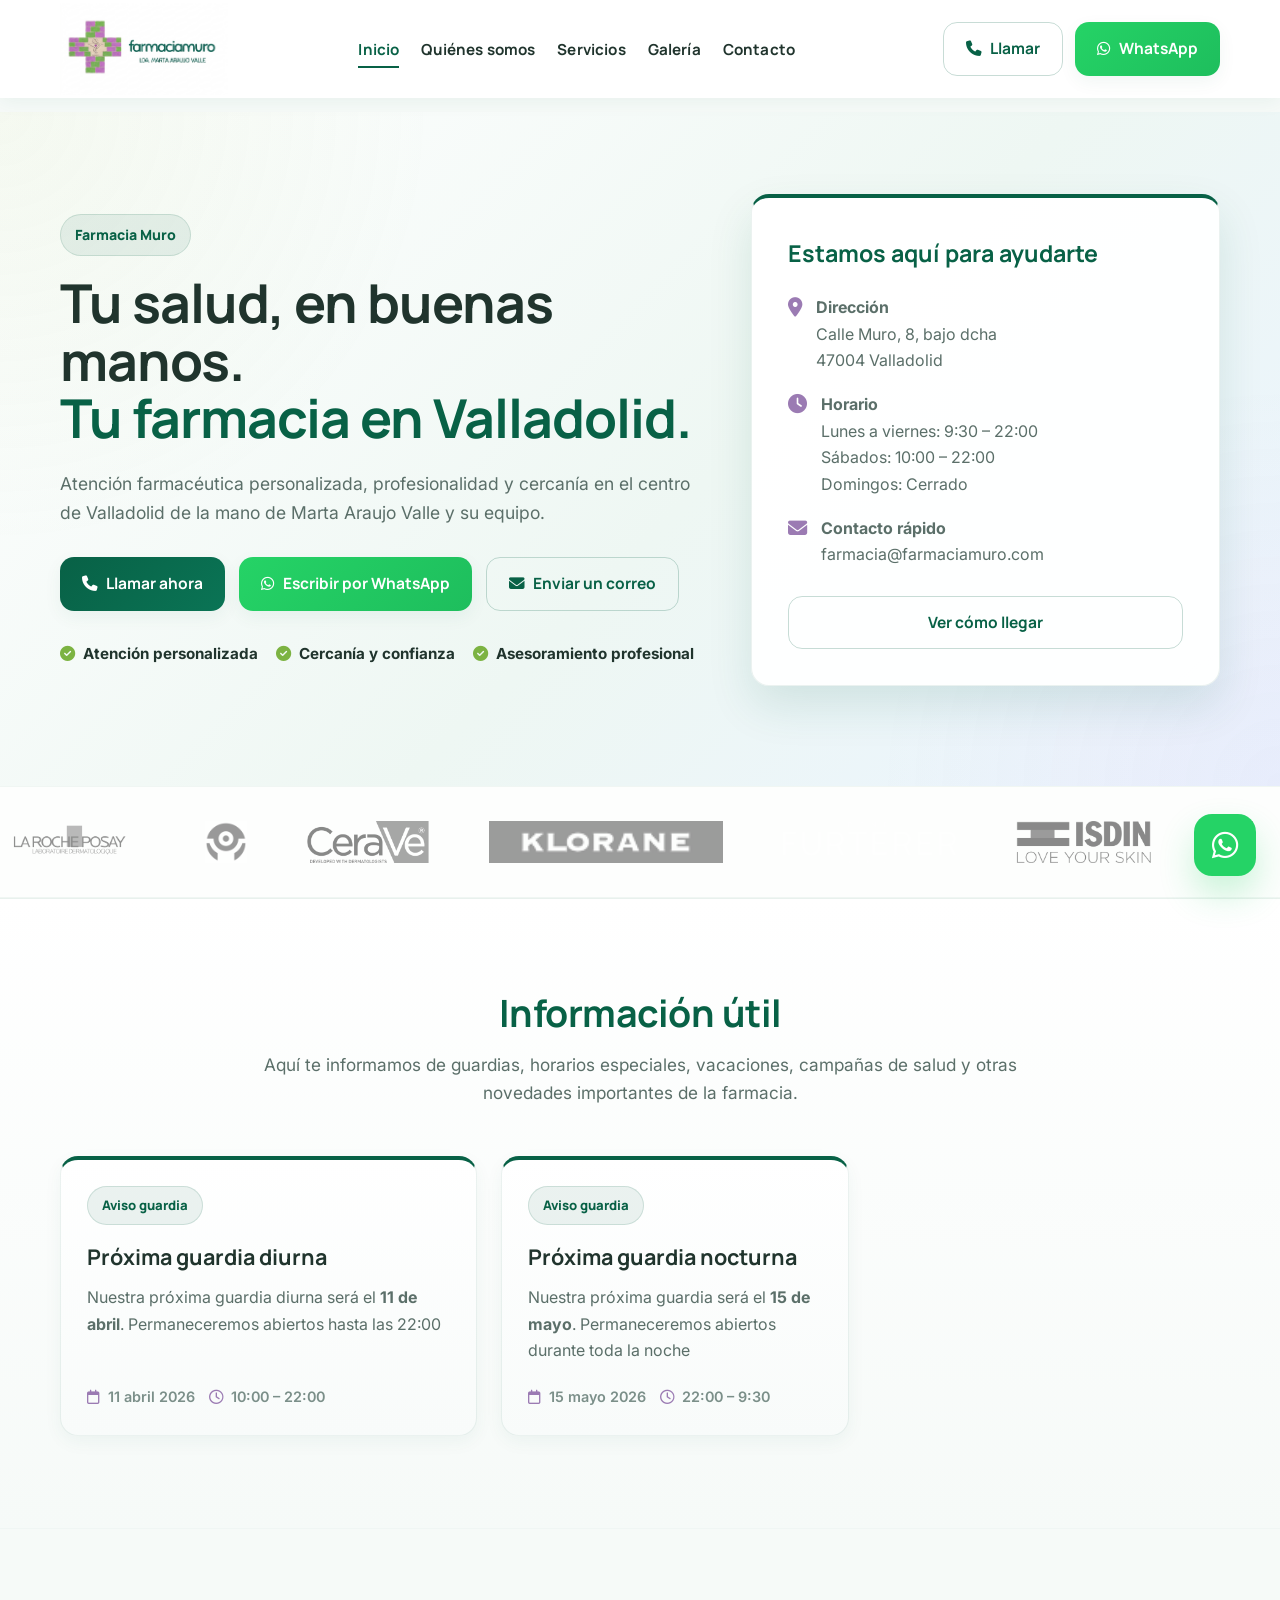
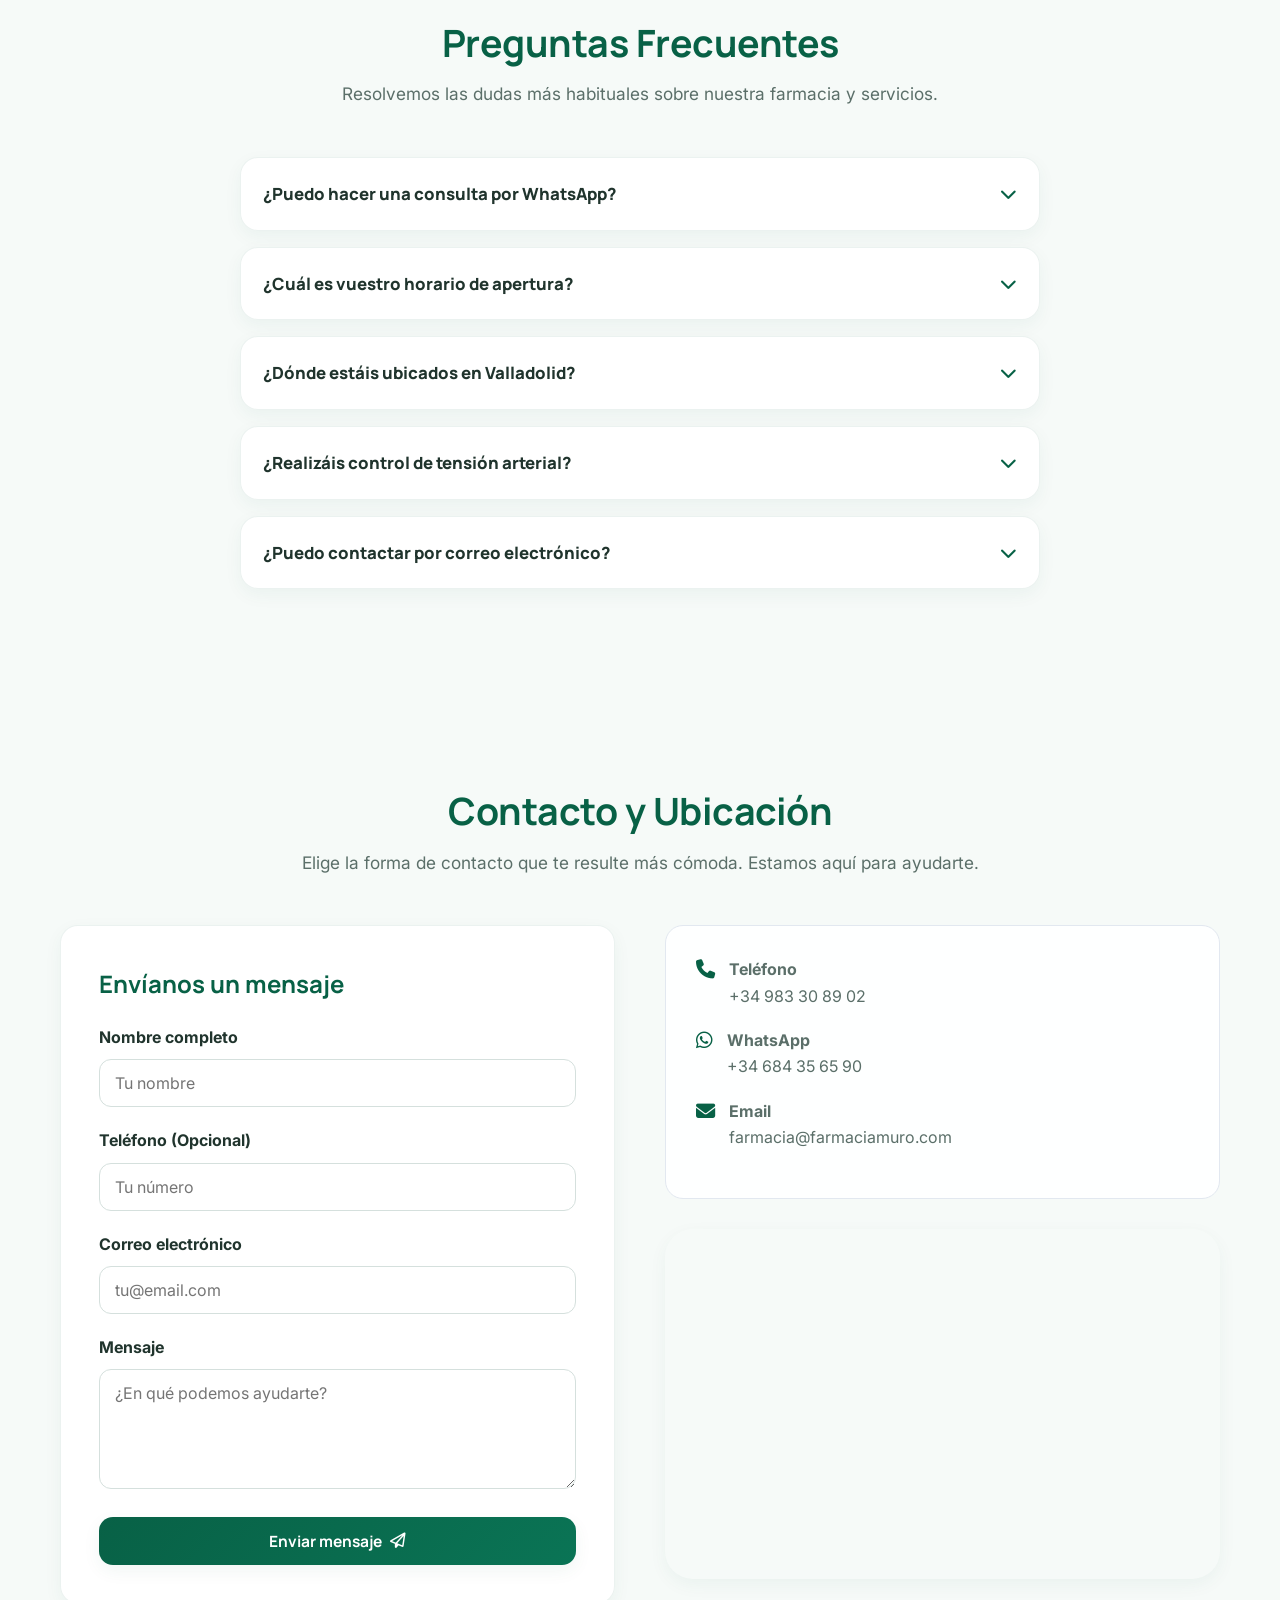
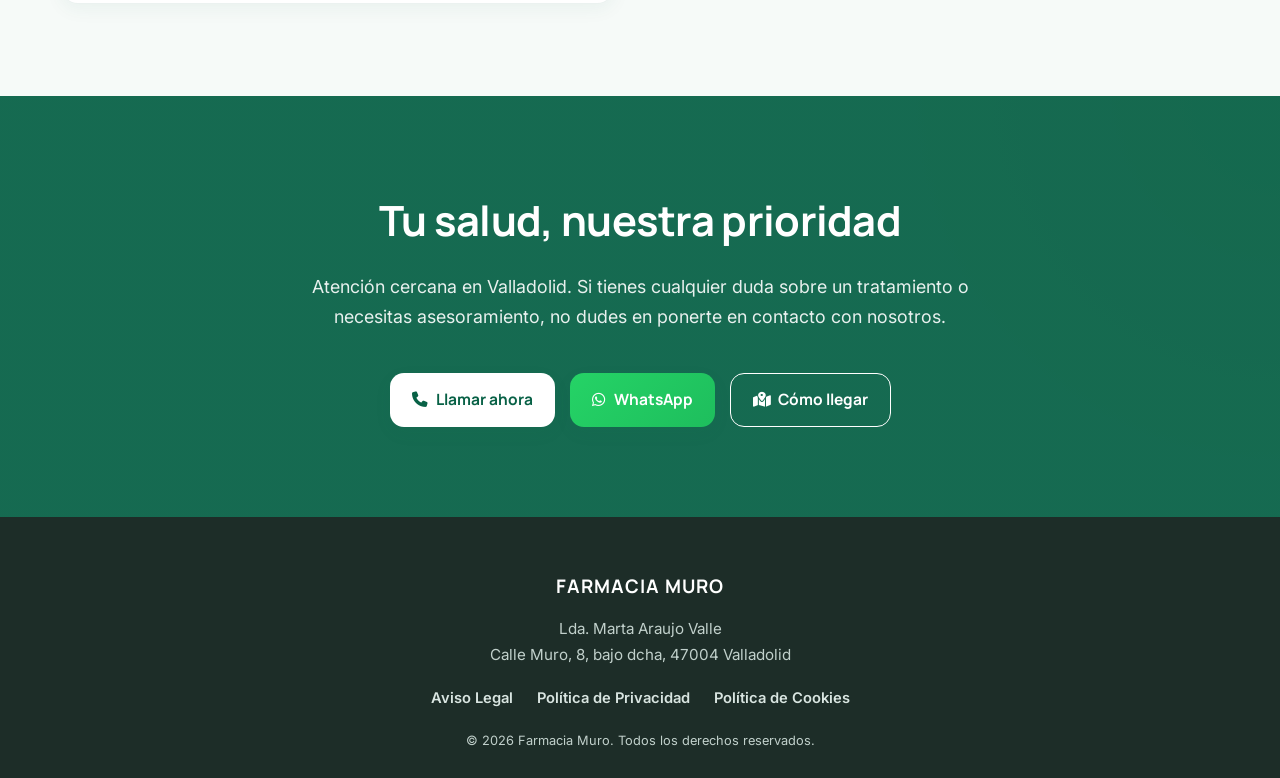
==== index.html @ 1c3cc291 "casc" ====
<!DOCTYPE html>
<html lang="es">
<head>
    <!-- <script id="cookieyes" type="text/javascript" src="https://cdn-cookieyes.com/client_data/e3174e27731a883ce8fbb9f7ccc8ce35/script.js"></script> -->
    
    <meta charset="UTF-8">
    <link rel="canonical" href="https://www.farmaciamuro.com/">
    <meta name="viewport" content="width=device-width, initial-scale=1.0">

    <title>Farmacia Muro | Tu salud, en buenas manos.</title>
    <meta property="og:site_name" content="Farmacia Muro">
    
    <script type="application/ld+json">
    {
      "@context": "https://schema.org",
      "@type": "Pharmacy",
      "name": "Farmacia Muro",
      "image": "Imagenes/Logotipo_Farmacia_Muro.png",
      "@id": "https://www.farmaciamuro.com",
      "url": "https://www.farmaciamuro.com",
      "telephone": "+34 983 30 89 02",
      "email": "farmacia@farmaciamuro.com",
      "address": {
        "@type": "PostalAddress",
        "streetAddress": "Calle Muro, 8, bajo dcha",
        "addressLocality": "Valladolid",
        "postalCode": "47004",
        "addressCountry": "ES"
      },
      "geo": {
        "@type": "GeoCoordinates",
        "latitude": 41.6520,
        "longitude": -4.7245
      },
      "openingHoursSpecification": [
        {
          "@type": "OpeningHoursSpecification",
          "dayOfWeek": ["Monday", "Tuesday", "Wednesday", "Thursday", "Friday"],
          "opens": "09:30",
          "closes": "22:00"
        },
        {
          "@type": "OpeningHoursSpecification",
          "dayOfWeek": "Saturday",
          "opens": "10:00",
          "closes": "22:00"
        }
      ]
    }
    </script>
    
    <meta name="description" content="Farmacia Muro en Valladolid (Calle Muro, 8). Lda. Marta Araujo Valle. Atención personalizada, dermocosmética y salud. Horario ininterrumpido. Contáctanos por WhatsApp o teléfono.">
    <meta property="og:title" content="Farmacia Muro | Tu salud, en buenas manos.">
    <meta property="og:description" content="Atención farmacéutica personalizada, profesionalidad y cercanía en el centro de Valladolid.">
    <meta property="og:image" content="Imagenes/Logotipo_Farmacia_Muro.png">
    <meta property="og:type" content="local.business">
    <meta property="og:locale" content="es_ES">

    <link rel="icon" type="image/png" href="Imagenes/Solo_logo.png">

    <link rel="preconnect" href="https://fonts.googleapis.com">
    <link rel="preconnect" href="https://fonts.gstatic.com" crossorigin>
    <!-- <link href="https://fonts.googleapis.com/css2?family=Nunito:wght@400;600;700;800&family=Open+Sans:wght@400;500;600&display=swap" rel="stylesheet"> -->
    <link href="https://fonts.googleapis.com/css2?family=Inter:wght@400;500;600;700&family=Manrope:wght@600;700;800&display=swap" rel="stylesheet">
    <link rel="stylesheet" href="https://cdnjs.cloudflare.com/ajax/libs/font-awesome/6.4.0/css/all.min.css">

    <link rel="stylesheet" href="css/styles.css">
    <script src="js/main.js" defer></script>
</head>
<body>

    <header>
        <div class="container header-container">
            <a href="index.html" class="logo"><img src="Imagenes/Logotipo_farmacia.png" alt="Farmacia Muro"></a>
            <nav>
                <ul class="nav-links" id="navLinks">
                    <li><a href="index.html">Inicio</a></li>
                    <li><a href="quienes-somos.html">Quiénes somos</a></li>
                    <li><a href="servicios.html">Servicios</a></li>
                    <li><a href="galeria.html">Galería</a></li>
                    <li><a href="index.html#contacto">Contacto</a></li>
                </ul>
            </nav>
            <div class="header-ctas" id="headerCtas">
                <a href="tel:+34983308902" class="btn btn-outline"><i class="fa-solid fa-phone"></i> Llamar</a>
                <a href="https://wa.me/34684356590" target="_blank" rel="noopener noreferrer" class="btn btn-whatsapp"><i class="fa-brands fa-whatsapp"></i> WhatsApp</a>
            </div>
            <button class="mobile-menu-btn" id="mobileMenuBtn" aria-label="Abrir menú"><i class="fa-solid fa-bars"></i></button>
        </div>
    </header>

    <div id="wrapper-alertas-guardia" class="guardia-wrapper">
        <div id="alerta-guardia-diurna" class="alerta-guardia alerta-guardia-premium alerta-diurna">

            <div class="alerta-guardia-contenido">
                <span class="alerta-guardia-etiqueta">Servicio de guardia</span>
                <h3>Estamos de guardia hoy</h3>
                <p>
                    Farmacia de guardia <strong>diurna</strong> hasta las
                    <strong><span id="horario-guardia-diurna-fin"></span></strong>.
                </p>
            </div>
            <div class="alerta-guardia-cta">
                <a href="tel:+34983308902" class="btn btn-outline">
                    <i class="fa-solid fa-phone"></i> Llamar
                </a>
            </div>
        </div>

        <div id="alerta-guardia-nocturna" class="alerta-guardia alerta-guardia-premium alerta-nocturna">

            <div class="alerta-guardia-contenido">
                <span class="alerta-guardia-etiqueta">Servicio de guardia</span>
                <h3>Estamos de guardia esta noche</h3>
                <p>
                    Farmacia de guardia <strong>nocturna</strong> hasta las
                    <strong><span id="horario-guardia-nocturna-fin"></span></strong>.
                </p>
            </div>
            <div class="alerta-guardia-cta">
                <a href="tel:+34983308902" class="btn btn-outline">
                    <i class="fa-solid fa-phone"></i> Llamar
                </a>
            </div>
        </div>
    </div>

    <section class="hero" id="inicio">
        <div class="container hero-container">
            <div class="hero-content">
                <div class="hero-badge">Farmacia Muro</div>
                <h1>Tu salud, en buenas manos. <br><span>Tu farmacia en Valladolid.</span></h1>
                <p>Atención farmacéutica personalizada, profesionalidad y cercanía en el centro de Valladolid de la mano de Marta Araujo Valle y su equipo.</p>
                
                <div class="hero-ctas">
                    <a href="tel:+34983308902" class="btn btn-primary"><i class="fa-solid fa-phone"></i> Llamar ahora</a>
                    <a href="https://wa.me/34684356590" target="_blank" rel="noopener noreferrer" class="btn btn-whatsapp"><i class="fa-brands fa-whatsapp"></i> Escribir por WhatsApp</a>
                    <a href="mailto:farmacia@farmaciamuro.com?subject=Consulta%20desde%20la%20web" class="btn btn-outline"><i class="fa-solid fa-envelope"></i> Enviar un correo</a>
                </div>

                <div class="trust-strip">
                    <div><i class="fa-solid fa-check-circle"></i> Atención personalizada</div>
                    <div><i class="fa-solid fa-check-circle"></i> Cercanía y confianza</div>
                    <div><i class="fa-solid fa-check-circle"></i> Asesoramiento profesional</div>
                </div>
            </div>

            <div class="hero-info-card">
             
                <h3>Estamos aquí para ayudarte</h3>
                <ul class="info-list">
                    <li>
                        <i class="fa-solid fa-location-dot"></i>
                        <div>
                            <strong>Dirección</strong><br>
                            Calle Muro, 8, bajo dcha<br>47004 Valladolid
                        </div>
                    </li>
                    <li>
                        <i class="fa-solid fa-clock"></i>
                        <div>
                            <strong>Horario</strong><br>
                            Lunes a viernes: 9:30 – 22:00<br>
                            Sábados: 10:00 – 22:00<br>
                            Domingos: Cerrado
                        </div>
                    </li>
                    <li>
                        <i class="fa-solid fa-envelope"></i>
                        <div>
                            <strong>Contacto rápido</strong><br>
                            farmacia@farmaciamuro.com
                        </div>
                    </li>
                </ul>
                <a href="#mapa"  class="btn btn-outline" style="width: 100%; margin-top: 10px;">Ver cómo llegar</a>
            </div>
        </div>
    </section>

    <section class="brands-section">
        <div class="brands-track">
            <img src="Imagenes/La_Roche-Posay_id1nKOSLBo_1.png" alt="La Roche-Posay" class="brand-logo">
            <img src="Imagenes/id9d_1Gnd2_1774543851690.jpeg" alt="Cantabria Labs" class="brand-logo">
            <img src="Imagenes/CeraVe_idRMvstMwe_1.png" alt="CeraVe" class="brand-logo">
            <img src="Imagenes/idTt9MzuFo_1774545244476.png" alt="Klorane" class="brand-logo">
            <img src="Imagenes/idv-GHI-6p_logos.png" alt="René furterer" class="brand-logo">
            <img src="Imagenes/Isdin_idVMLHFPhG_0.png" alt="Isdin" class="brand-logo">
            <img src="Imagenes/idCz6vIFja_1774610421733.jpeg" alt="Aboca" class="brand-logo">
            <img src="Imagenes/idDFcpNwYm_logos.png" alt="Nutergia" class="brand-logo"> 
            <img src="Imagenes/id5wvRFnrL_logos.jpeg" alt="Cumlaude" class="brand-logo"> 
            
            <img src="Imagenes/La_Roche-Posay_id1nKOSLBo_1.png" alt="La Roche-Posay" class="brand-logo">
            <img src="Imagenes/id9d_1Gnd2_1774543851690.jpeg" alt="Cantabria Labs" class="brand-logo">
            <img src="Imagenes/CeraVe_idRMvstMwe_1.png" alt="CeraVe" class="brand-logo">
            <img src="Imagenes/idTt9MzuFo_1774545244476.png" alt="Klorane" class="brand-logo">
            <img src="Imagenes/idv-GHI-6p_logos.png" alt="René furterer" class="brand-logo">
            <img src="Imagenes/Isdin_idVMLHFPhG_0.png" alt="Isdin" class="brand-logo">
            <img src="Imagenes/idCz6vIFja_1774610421733.jpeg" alt="Aboca" class="brand-logo">
            <img src="Imagenes/idDFcpNwYm_logos.png" alt="Nutergia" class="brand-logo">
            <img src="Imagenes/id5wvRFnrL_logos.jpeg" alt="Cumlaude" class="brand-logo"> 
        </div>
    </section>

<section class="section-padding actualidad-section" id="actualidad">
    <div class="container">
        <div class="text-center">
            <h2 class="section-title">Información útil</h2>
            <p class="section-subtitle">
                Aquí te informamos de guardias, horarios especiales, vacaciones,
                campañas de salud y otras novedades importantes de la farmacia.
            </p>
        </div>

        <div class="actualidad-grid">
            <article class="actualidad-card actualidad-card-featured">
                <div>
                    <div class="actualidad-badge">Aviso guardia</div>
                    <h3>Próxima guardia diurna</h3>
                    <p>
                        Nuestra próxima guardia diurna será el <strong>11 de abril</strong>.
                        Permaneceremos abiertos hasta las 22:00
                    </p>
                </div>
                <div class="actualidad-meta">
                    <span><i class="fa-regular fa-calendar"></i> 11 abril 2026</span>
                    <span><i class="fa-regular fa-clock"></i> 10:00 – 22:00</span>
                </div>
            </article>
                        <article class="actualidad-card actualidad-card-featured">
                <div>
                    <div class="actualidad-badge">Aviso guardia</div>
                    <h3>Próxima guardia nocturna</h3>
                    <p>
                        Nuestra próxima guardia será el <strong>15 de mayo</strong>.
                        Permaneceremos abiertos durante toda la noche 
                    </p>
                </div>
                <div class="actualidad-meta">
                    <span><i class="fa-regular fa-calendar"></i> 15 mayo 2026</span>
                    <span><i class="fa-regular fa-clock"></i> 22:00 – 9:30</span>
                </div>
            </article>
        </div>
    </div>
</section>

    <section class="section-padding faq-section" id="faq" style="background-color: var(--bg-light);">
        <div class="container">
            <div class="text-center">
                <h2 class="section-title">Preguntas Frecuentes</h2>
                <p class="section-subtitle">Resolvemos las dudas más habituales sobre nuestra farmacia y servicios.</p>
            </div>
            <div class="faq-container">
                <details>
                    <summary>¿Puedo hacer una consulta por WhatsApp?</summary>
                    <div class="faq-answer">Sí, por supuesto. Puedes escribirnos a nuestro WhatsApp (+34 684 35 65 90) para realizar consultas farmacéuticas sin compromiso.</div>
                </details>
                <details>
                    <summary>¿Cuál es vuestro horario de apertura?</summary>
                    <div class="faq-answer">Estamos abiertos en horario ininterrumpido de lunes a viernes de 9:30 a 22:00, y los sábados de 10:00 a 22:00. Los domingos permanecemos cerrados salvo que estemos de guardia.</div>
                </details>
                <details>
                    <summary>¿Dónde estáis ubicados en Valladolid?</summary>
                    <div class="faq-answer">Nos encontramos en el centro de Valladolid, concretamente en la Calle Muro, 8, bajo derecha (Código Postal 47004). Es una zona céntrica y de muy fácil acceso.</div>
                </details>
                <details>
                    <summary>¿Realizáis control de tensión arterial?</summary>
                    <div class="faq-answer">Sí, ofrecemos el servicio de toma y control de la presión arterial en nuestra farmacia. Ven a vernos y te ayudaremos a llevar un seguimiento.</div>
                </details>
                <details>
                    <summary>¿Puedo contactar por correo electrónico?</summary>
                    <div class="faq-answer">Sí, puedes escribirnos a farmacia@farmaciamuro.com. Leemos y respondemos todos los correos. Para urgencias, recomendamos usar el teléfono o WhatsApp.</div>
                </details>
            </div>
        </div>
    </section>

    <section class="section-padding contact-section" id="contacto">
        <div class="container">
            <div class="text-center">
                <h2 class="section-title">Contacto y Ubicación</h2>
                <p class="section-subtitle">Elige la forma de contacto que te resulte más cómoda. Estamos aquí para ayudarte.</p>
            </div>
            <div class="contact-container">
                <div class="contact-form-box">
                    <h3 style="margin-bottom: 20px; color: var(--primary-green); font-size: 1.5rem;">Envíanos un mensaje</h3>
                    <form action="https://formspree.io/f/xeepjgyw" method="POST">
                        <div class="form-group">
                            <label for="nombre">Nombre completo</label>
                            <input type="text" id="nombre" name="Nombre" class="form-control" required placeholder="Tu nombre">
                        </div>
                        <div class="form-group">
                            <label for="telefono">Teléfono (Opcional)</label>
                            <input type="tel" id="telefono" name="Teléfono" class="form-control" placeholder="Tu número">
                        </div>
                        <div class="form-group">
                            <label for="email">Correo electrónico</label>
                            <input type="email" id="email" name="Email" class="form-control" required placeholder="tu@email.com">
                        </div>
                        <div class="form-group">
                            <label for="mensaje">Mensaje</label>
                            <textarea id="mensaje" name="Mensaje" class="form-control" required placeholder="¿En qué podemos ayudarte?"></textarea>
                        </div>
                        <button type="submit" class="btn btn-primary" style="width: 100%;">Enviar mensaje <i class="fa-regular fa-paper-plane"></i></button>
                    </form>
                </div>
                <div class="map-and-info">
                    <div class="hero-info-card" style="margin-bottom: 30px; box-shadow: none; border: 1px solid #E2E8F0; padding: 30px;">
                        <ul class="info-list" style="margin: 0;">
                            <li>
                                <i class="fa-solid fa-phone" style="color: var(--primary-green);"></i>
                                <div>
                                    <strong>Teléfono</strong><br>
                                    <a href="tel:+34983308902">+34 983 30 89 02</a>
                                </div>
                            </li>
                            <li>
                                <i class="fa-brands fa-whatsapp" style="color: var(--primary-green);"></i>
                                <div>
                                    <strong>WhatsApp</strong><br>
                                    <a href="https://wa.me/34684356590" target="_blank">+34 684 35 65 90</a>
                                </div>
                            </li>
                            <li>
                                <i class="fa-solid fa-envelope" style="color: var(--primary-green);"></i>
                                <div>
                                    <strong>Email</strong><br>
                                    <a href="mailto:farmacia@farmaciamuro.com">farmacia@farmaciamuro.com</a>
                                </div>
                            </li>
                        </ul>
                    </div>
                    <div class="map-container" id="mapa">
                        <iframe src="https://maps.google.com/maps?q=Farmacia%20Muro,%20Calle%20Muro,%208,%20Valladolid&t=&z=17&ie=UTF8&iwloc=&output=embed" allowfullscreen="" loading="lazy" referrerpolicy="no-referrer-when-downgrade" title="Mapa Farmacia Muro"></iframe>
                    </div>
                </div>
            </div>
        </div>
    </section>

    <section class="final-cta">
        <div class="container">
            <h2>Tu salud, nuestra prioridad</h2>
            <p>Atención cercana en Valladolid. Si tienes cualquier duda sobre un tratamiento o necesitas asesoramiento, no dudes en ponerte en contacto con nosotros.</p>
            <div class="final-cta-buttons">
                <a href="tel:+34983308902" class="btn" style="background: white; color: var(--primary-green);"><i class="fa-solid fa-phone"></i> Llamar ahora</a>
                <a href="https://wa.me/34684356590" target="_blank" class="btn btn-whatsapp"><i class="fa-brands fa-whatsapp"></i> WhatsApp</a>
                <a href="#contacto" class="btn btn-outline" style="border-color: white; color: white;"><i class="fa-solid fa-map-location-dot"></i> Cómo llegar</a>
            </div>
        </div>
    </section>

    <footer>
        <div class="container">
            <div class="footer-logo"><h3>FARMACIA MURO</h3></div>
            <p class="footer-text">Lda. Marta Araujo Valle<br>Calle Muro, 8, bajo dcha, 47004 Valladolid</p>
            <div class="footer-links">
                <a href="#">Aviso Legal</a>
                <a href="#">Política de Privacidad</a>
                <a href="#">Política de Cookies</a>
            </div>
            <p class="footer-text" style="font-size: 0.8rem; margin-bottom: 0;">© 2026 Farmacia Muro. Todos los derechos reservados.</p>
        </div>
    </footer>

    <a href="https://wa.me/34684356590" target="_blank" rel="noopener noreferrer" class="floating-whatsapp" aria-label="Contactar por WhatsApp">
        <i class="fa-brands fa-whatsapp"></i>
    </a>

</body>
</html>
---- css/styles.css ----
:root {
    --primary-green: #086146;
    --primary-green-dark: #064b36;
    --secondary-green: #7CB342;
    --accent-purple: #9B7BB3;
    --soft-blue: #EDF6FB;
    --bg-light: #F6FAF8;
    --bg-soft: #EEF7F3;
    --text-dark: #20342D;
    --text-gray: #5B6F69;
    --text-light: #7B8F89;
    --white: #FFFFFF;

    --shadow-sm: 0 6px 18px rgba(8, 97, 70, 0.05);
    --shadow-md: 0 12px 30px rgba(8, 97, 70, 0.08);
    --shadow-lg: 0 20px 45px rgba(8, 97, 70, 0.12);

    --radius-sm: 10px;
    --radius-md: 18px;
    --radius-lg: 28px;

    --border-soft: 1px solid rgba(8, 97, 70, 0.08);
    --transition: all 0.28s ease;
}

* {
    margin: 0;
    padding: 0;
    box-sizing: border-box;
}

body {
    font-family: 'Inter', sans-serif;
    color: var(--text-gray);
    background-color: var(--bg-light);
    line-height: 1.65;
    -webkit-font-smoothing: antialiased;
    overflow-x: hidden;
}

h1, h2, h3, h4, h5, h6,
.btn,
summary,
.hero-badge,
.nav-links a {
    font-family: 'Manrope', sans-serif;
}

a {
    text-decoration: none;
    color: inherit;
}

img {
    max-width: 100%;
    height: auto;
    display: block;
}

.container {
    width: 100%;
    max-width: 1200px;
    margin: 0 auto;
    padding: 0 20px;
}

.section-padding {
    padding: 92px 0;
}

.text-center {
    text-align: center;
}

.section-title {
    font-size: 2.35rem;
    line-height: 1.15;
    letter-spacing: -0.5px;
    margin-bottom: 1rem;
    color: var(--primary-green);
}

.section-subtitle {
    font-size: 1.08rem;
    max-width: 760px;
    margin-left: auto;
    margin-right: auto;
    margin-bottom: 3rem;
    color: var(--text-gray);
}

/* Botones */
.btn {
    display: inline-flex;
    align-items: center;
    justify-content: center;
    gap: 8px;
    padding: 13px 22px;
    border-radius: 14px;
    font-weight: 700;
    font-size: 0.97rem;
    cursor: pointer;
    transition: var(--transition);
    border: none;
    box-shadow: 0 6px 18px rgba(8, 97, 70, 0.06);
}

.btn-primary {
    background: linear-gradient(135deg, var(--primary-green) 0%, #0A7455 100%);
    color: var(--white);
}

.btn-primary:hover {
    transform: translateY(-2px);
    box-shadow: var(--shadow-md);
}

.btn-whatsapp {
    background: linear-gradient(135deg, #25D366 0%, #1EBE5D 100%);
    color: var(--white);
}

.btn-whatsapp:hover {
    transform: translateY(-2px);
    box-shadow: var(--shadow-md);
}

.btn-outline {
    background-color: transparent;
    border: 1.5px solid rgba(8, 97, 70, 0.22);
    color: var(--primary-green);
    box-shadow: none;
}

.btn-outline:hover {
    background-color: var(--primary-green);
    color: var(--white);
    border-color: var(--primary-green);
    transform: translateY(-2px);
}

/* Header */
header {
    background-color: rgba(255, 255, 255, 0.94);
    backdrop-filter: blur(10px);
    box-shadow: 0 4px 18px rgba(8, 97, 70, 0.06);
    position: sticky;
    top: 0;
    z-index: 1000;
    padding: 8px 0;
}

.header-container {
    display: flex;
    justify-content: space-between;
    align-items: center;
}

.logo img {
    height: 82px;
    object-fit: contain;
    transform: scale(1.12);
    transform-origin: left center;
}

.nav-links {
    display: flex;
    gap: 22px;
    list-style: none;
}

.nav-links a {
    font-weight: 700;
    font-size: 0.95rem;
    color: var(--text-dark);
    letter-spacing: 0.15px;
    padding-bottom: 6px;
    border-bottom: 2px solid transparent;
    transition: var(--transition);
}

.nav-links a:hover,
.nav-links a.active {
    color: var(--primary-green);
    border-bottom-color: var(--primary-green);
}

.header-ctas {
    display: flex;
    gap: 12px;
}

.mobile-menu-btn {
    display: none;
    background: none;
    border: none;
    font-size: 1.5rem;
    color: var(--primary-green);
    cursor: pointer;
}

/* Guardias */

.guardia-wrapper {
    width: 100%;
    padding: 14px 20px 0;
    background: transparent;
}

.alerta-guardia {
    display: none;
}

.alerta-guardia-premium {
    max-width: 1200px;
    margin: 0 auto;
    border-radius: 20px;
    padding: 22px 24px;
    display: none;
    grid-template-columns: auto 1fr auto;
    gap: 18px;
    align-items: center;
    border: 1px solid rgba(8, 97, 70, 0.10);
    box-shadow: 0 14px 34px rgba(8, 97, 70, 0.10);
}

.alerta-guardia-premium.alerta-diurna {
    background: linear-gradient(135deg, #fff8eb 0%, #fff3d9 100%);
    border-left: 6px solid #f59e0b;
}

.alerta-guardia-premium.alerta-nocturna {
    background: linear-gradient(135deg, #f4efff 0%, #ebe3ff 100%);
    border-left: 6px solid #7c3aed;
}

.alerta-guardia-icono {
    width: 58px;
    height: 58px;
    border-radius: 18px;
    display: flex;
    align-items: center;
    justify-content: center;
    font-size: 1.4rem;
    flex-shrink: 0;
}

.alerta-diurna .alerta-guardia-icono {
    background: rgba(245, 158, 11, 0.14);
    color: #b45309;
}

.alerta-nocturna .alerta-guardia-icono {
    background: rgba(124, 58, 237, 0.14);
    color: #6d28d9;
}

.alerta-guardia-contenido h3 {
    margin: 4px 0 6px;
    font-size: 1.35rem;
    line-height: 1.2;
    color: var(--text-dark);
}

.alerta-guardia-contenido p {
    margin: 0;
    font-size: 1rem;
    color: var(--text-gray);
    line-height: 1.55;
}

.alerta-guardia-etiqueta {
    display: inline-block;
    font-size: 0.78rem;
    font-weight: 800;
    letter-spacing: 0.08em;
    text-transform: uppercase;
    padding: 6px 10px;
    border-radius: 999px;
    font-family: 'Manrope', sans-serif;
}

.alerta-diurna .alerta-guardia-etiqueta {
    background: rgba(245, 158, 11, 0.12);
    color: #b45309;
}

.alerta-nocturna .alerta-guardia-etiqueta {
    background: rgba(124, 58, 237, 0.12);
    color: #6d28d9;
}

.alerta-guardia-cta .btn {
    white-space: nowrap;
}

.alerta-diurna .btn-outline {
    border-color: rgba(180, 83, 9, 0.25);
    color: #92400e;
}

.alerta-diurna .btn-outline:hover {
    background: #b45309;
    border-color: #b45309;
    color: #fff;
}

.alerta-nocturna .btn-outline {
    border-color: rgba(109, 40, 217, 0.22);
    color: #6d28d9;
}

.alerta-nocturna .btn-outline:hover {
    background: #6d28d9;
    border-color: #6d28d9;
    color: #fff;
}

/* Hero home */
.hero {
    background:
        radial-gradient(circle at top left, rgba(124, 179, 66, 0.08), transparent 30%),
        radial-gradient(circle at bottom right, rgba(186, 104, 200, 0.06), transparent 28%),
        linear-gradient(135deg, #ffffff 0%, #eef7f3 55%, #eaf4ff 100%);
    padding: 82px 0 100px;
    position: relative;
    overflow: hidden;
}

.hero-container {
    display: grid;
    grid-template-columns: 1.15fr 0.85fr;
    gap: 56px;
    align-items: center;
}

.hero-badge {
    display: inline-block;
    background: rgba(8, 97, 70, 0.08);
    color: var(--primary-green);
    border: 1px solid rgba(8, 97, 70, 0.14);
    padding: 8px 14px;
    border-radius: 999px;
    font-size: 0.88rem;
    font-weight: 800;
    margin-bottom: 18px;
}

.hero-content h1 {
    font-size: 3.35rem;
    line-height: 1.08;
    margin-bottom: 22px;
    letter-spacing: -1px;
    color: var(--text-dark);
}

.hero-content h1 span {
    color: var(--primary-green);
}

.hero-content p {
    font-size: 1.1rem;
    max-width: 650px;
    margin-bottom: 30px;
    color: var(--text-gray);
}

.hero-ctas {
    display: flex;
    flex-wrap: wrap;
    gap: 14px;
    margin-bottom: 30px;
}

.trust-strip {
    display: flex;
    gap: 18px;
    flex-wrap: wrap;
    font-size: 0.95rem;
    font-weight: 700;
    color: var(--text-dark);
}

.trust-strip div {
    display: flex;
    align-items: center;
    gap: 8px;
}

.trust-strip i {
    color: var(--secondary-green);
}

.hero-info-card,
.service-card,
.trust-card,
.contact-form-box,
details,
.tarjeta-miembro,
.actualidad-card {
    background: rgba(255, 255, 255, 0.95);
    border: var(--border-soft);
    box-shadow: var(--shadow-sm);
    border-radius: var(--radius-md);
}

.hero-info-card {
    padding: 36px;
    border-top: 4px solid var(--primary-green);
    box-shadow: var(--shadow-lg);
}

.hero-info-card h3 {
    margin-bottom: 22px;
    font-size: 1.45rem;
    color: var(--primary-green);
}

.info-list {
    list-style: none;
}

.info-list li {
    display: flex;
    align-items: flex-start;
    gap: 14px;
    margin-bottom: 18px;
    font-size: 1rem;
}

.info-list i {
    font-size: 1.2rem;
    color: var(--accent-purple);
    margin-top: 4px;
}

.status-badge {
    display: inline-block;
    background-color: #E8F5E9;
    color: #2E7D32;
    padding: 4px 12px;
    border-radius: 20px;
    font-size: 0.85rem;
    font-weight: 700;
    margin-bottom: 15px;
    border: 1px solid #C8E6C9;
}

/* Marcas */
.brands-section {
    background-color: rgba(255, 255, 255, 0.78);
    border-top: 1px solid rgba(8, 97, 70, 0.05);
    border-bottom: 1px solid rgba(8, 97, 70, 0.05);
    padding: 34px 0;
    overflow: hidden;
    position: relative;
}

.brands-track {
    display: flex;
    align-items: center;
    width: max-content;
    gap: 60px;
    animation: scrollBrands 20s linear infinite;
}

.brands-track:hover {
    animation-play-state: paused;
}

@keyframes scrollBrands {
    from { transform: translateX(0); }
    to { transform: translateX(calc(-50% - 30px)); }
}

.brand-logo {
    height: 42px;
    width: auto;
    object-fit: contain;
    filter: grayscale(100%) opacity(55%);
    transition: var(--transition);
    flex-shrink: 0;
}

.brand-logo:hover {
    filter: grayscale(0%) opacity(100%);
    transform: translateY(-2px) scale(1.03);
}

/* Actualidad */
.actualidad-section {
    background: linear-gradient(180deg, #ffffff 0%, #f6faf8 100%);
    border-top: 1px solid rgba(8, 97, 70, 0.06);
    border-bottom: 1px solid rgba(8, 97, 70, 0.06);
}

.actualidad-grid {
    display: grid;
    grid-template-columns: 1.2fr 1fr 1fr;
    gap: 24px;
    margin-top: 10px;
}

.actualidad-card {
    padding: 26px;
    transition: var(--transition);
}

.actualidad-card:hover {
    transform: translateY(-5px);
    box-shadow: 0 18px 38px rgba(8, 97, 70, 0.10);
    border-color: rgba(8, 97, 70, 0.14);
}

.actualidad-card-featured {
    grid-row: span 2;
    background: linear-gradient(180deg, #ffffff 0%, #f8fbfa 100%);
    border-top: 4px solid var(--primary-green);
    display: flex;
    flex-direction: column;
    justify-content: space-between;
}

.actualidad-badge {
    display: inline-block;
    width: fit-content;
    background: rgba(8, 97, 70, 0.08);
    color: var(--primary-green);
    border: 1px solid rgba(8, 97, 70, 0.14);
    padding: 8px 14px;
    border-radius: 999px;
    font-size: 0.82rem;
    font-weight: 800;
    margin-bottom: 18px;
    font-family: 'Manrope', sans-serif;
}

.actualidad-tag {
    display: inline-block;
    width: fit-content;
    background: #eef7f3;
    color: var(--primary-green);
    padding: 7px 12px;
    border-radius: 999px;
    font-size: 0.78rem;
    font-weight: 700;
    margin-bottom: 16px;
    font-family: 'Manrope', sans-serif;
}

.actualidad-card h3 {
    font-size: 1.35rem;
    line-height: 1.25;
    margin-bottom: 14px;
    color: var(--text-dark);
}

.actualidad-card p {
    font-size: 1rem;
    line-height: 1.65;
    color: var(--text-gray);
    margin-bottom: 22px;
}

.actualidad-meta {
    display: flex;
    flex-wrap: wrap;
    gap: 14px;
    font-size: 0.9rem;
    color: var(--text-light);
    font-weight: 600;
}

.actualidad-meta span {
    display: inline-flex;
    align-items: center;
    gap: 8px;
}

.actualidad-meta i {
    color: var(--accent-purple);
}

.actualidad-link {
    display: inline-flex;
    align-items: center;
    gap: 8px;
    font-weight: 700;
    color: var(--primary-green);
}

.actualidad-link:hover {
    text-decoration: underline;
}

/* Grid confianza */
.trust-grid {
    display: grid;
    grid-template-columns: repeat(auto-fit, minmax(280px, 1fr));
    gap: 26px;
}

.trust-card {
    padding: 36px 28px;
    text-align: center;
    transition: var(--transition);
}

.trust-card:hover {
    box-shadow: var(--shadow-md);
    transform: translateY(-6px);
    border-color: rgba(8, 97, 70, 0.16);
}

.trust-card i {
    font-size: 2.8rem;
    color: var(--secondary-green);
    margin-bottom: 18px;
}

.trust-card h3 {
    margin-bottom: 12px;
    font-size: 1.28rem;
    color: var(--text-dark);
}

/* Servicios */
.services-grid {
    display: grid;
    grid-template-columns: repeat(auto-fit, minmax(320px, 1fr));
    gap: 26px;
}

.service-card {
    padding: 30px;
    display: flex;
    flex-direction: column;
    height: 100%;
    transition: var(--transition);
}

.service-card:hover {
    box-shadow: var(--shadow-md);
    transform: translateY(-6px);
    border-color: rgba(8, 97, 70, 0.16);
}

.service-icon {
    width: 62px;
    height: 62px;
    background: linear-gradient(135deg, #eef7f3 0%, #e5f0fd 100%);
    border-radius: 16px;
    display: flex;
    align-items: center;
    justify-content: center;
    font-size: 1.45rem;
    color: var(--primary-green);
    margin-bottom: 20px;
}

.service-card h3 {
    margin-bottom: 14px;
    font-size: 1.26rem;
    color: var(--text-dark);
}

.service-card p {
    margin-bottom: 18px;
    flex-grow: 1;
}

.service-link {
    color: var(--primary-green);
    font-weight: 700;
    display: flex;
    align-items: center;
    gap: 5px;
    font-size: 0.95rem;
}

.service-link:hover {
    text-decoration: underline;
}

/* Categorías */
.category-row {
    display: flex;
    align-items: center;
    gap: 46px;
    margin-bottom: 70px;
}

.category-row:nth-child(even) {
    flex-direction: row-reverse;
}

.category-content {
    flex: 1;
}

.category-content h3 {
    font-size: 1.95rem;
    margin-bottom: 14px;
    color: var(--primary-green);
    letter-spacing: -0.4px;
}

.category-content p {
    margin-bottom: 20px;
    font-size: 1.05rem;
}

.category-image {
    flex: 1;
    background: linear-gradient(135deg, #eef7f3 0%, #e9f4fb 100%);
    height: 340px;
    border-radius: var(--radius-lg);
    display: flex;
    align-items: center;
    justify-content: center;
    color: var(--primary-green);
    font-size: 4rem;
    box-shadow: var(--shadow-sm);
}

/* Galería */
.galeria-grid {
    display: grid;
    grid-template-columns: repeat(auto-fill, minmax(300px, 1fr));
    gap: 22px;
}

.galeria-item {
    border-radius: 18px;
    overflow: hidden;
    box-shadow: var(--shadow-sm);
    aspect-ratio: 4 / 3;
}

.galeria-item img {
    width: 100%;
    height: 100%;
    object-fit: cover;
    transition: transform 0.45s ease;
}

.galeria-item:hover img {
    transform: scale(1.05);
}

/* FAQ */
.faq-container {
    max-width: 800px;
    margin: 0 auto;
}

details {
    margin-bottom: 16px;
    overflow: hidden;
}

summary {
    padding: 22px;
    font-weight: 800;
    font-size: 1.05rem;
    color: var(--text-dark);
    cursor: pointer;
    list-style: none;
    display: flex;
    justify-content: space-between;
    align-items: center;
}

summary::-webkit-details-marker {
    display: none;
}

summary::after {
    content: '\f078';
    font-family: 'Font Awesome 6 Free';
    font-weight: 900;
    color: var(--primary-green);
    transition: transform 0.3s ease;
}

details[open] summary::after {
    transform: rotate(180deg);
}

.faq-answer {
    padding: 0 22px 22px;
    color: var(--text-gray);
}

/* Contacto */
.contact-container {
    display: grid;
    grid-template-columns: 1fr 1fr;
    gap: 50px;
}

.contact-form-box {
    padding: 38px;
}

.form-group {
    margin-bottom: 20px;
}

.form-group label {
    display: block;
    font-weight: 700;
    color: var(--text-dark);
    margin-bottom: 9px;
}

.form-control {
    width: 100%;
    padding: 13px 15px;
    border: 1px solid #D5E0DD;
    border-radius: 12px;
    font-family: inherit;
    font-size: 1rem;
    background: #ffffff;
    transition: var(--transition);
}

.form-control:focus {
    outline: none;
    border-color: rgba(8, 97, 70, 0.5);
    box-shadow: 0 0 0 4px rgba(8, 97, 70, 0.08);
}

textarea.form-control {
    height: 120px;
    resize: vertical;
}

.map-container {
    border-radius: var(--radius-lg);
    overflow: hidden;
    height: 350px;
    box-shadow: var(--shadow-sm);
}

.map-container iframe {
    width: 100%;
    height: 100%;
    border: none;
}

/* Subpáginas */
.hero-subpagina {
    position: relative;
    height: 360px;
    background-size: cover;
    background-position: center;
    display: flex;
    align-items: center;
    justify-content: center;
    text-align: center;
}

.hero-subpagina::before {
    content: "";
    position: absolute;
    inset: 0;
    background: linear-gradient(rgba(8, 97, 70, 0.62), rgba(8, 97, 70, 0.72));
    z-index: 1;
}

.hero-subpagina h1 {
    position: relative;
    z-index: 2;
    color: var(--white);
    font-size: 3.1rem;
    letter-spacing: -0.8px;
    text-shadow: 0 6px 18px rgba(0, 0, 0, 0.22);
}

/* Quiénes somos */
.seccion-equipo {
    text-align: center;
    padding: 60px 20px;
    background: linear-gradient(180deg, #f8fbfa 0%, #eef7f3 100%);
}

.seccion-equipo h2 {
    font-size: 2.2rem;
    color: var(--primary-green);
    letter-spacing: -0.4px;
}

.contenedor-grid {
    display: grid;
    grid-template-columns: repeat(auto-fit, minmax(220px, 1fr));
    gap: 28px;
    max-width: 1100px;
    margin: 40px auto 0 auto;
}

.tarjeta-miembro {
    background: linear-gradient(180deg, #ffffff 0%, #fbfdfc 100%);
    padding: 30px 20px;
    transition: var(--transition);
}

.tarjeta-miembro:hover {
    transform: translateY(-6px);
    box-shadow: var(--shadow-md);
}

.contenedor-foto {
    width: 100px;
    height: 100px;
    margin: 0 auto 16px auto;
    border-radius: 50%;
    background: linear-gradient(135deg, var(--primary-green) 0%, #0b7a58 100%);
    color: var(--white);
    display: flex;
    align-items: center;
    justify-content: center;
    font-size: 2.8rem;
    font-family: 'Manrope', sans-serif;
    font-weight: 800;
    box-shadow: 0 10px 24px rgba(8, 97, 70, 0.18);
}

.nombre {
    font-size: 1.14rem;
    color: var(--text-dark);
    margin: 12px 0 6px 0;
    line-height: 1.35;
}

.cargo {
    font-size: 0.82rem;
    font-weight: 800;
    color: var(--primary-green);
    margin: 0 0 12px 0;
    text-transform: uppercase;
    letter-spacing: 1px;
}

.formacion {
    font-size: 0.93rem;
    color: var(--text-gray);
    line-height: 1.55;
}

/* CTA final */
.final-cta {
    background:
        linear-gradient(rgba(8, 97, 70, 0.94), rgba(8, 97, 70, 0.94)),
        radial-gradient(circle at top right, rgba(124, 179, 66, 0.18), transparent 28%);
    color: var(--white);
    text-align: center;
    padding: 90px 20px;
}

.final-cta h2 {
    color: var(--white);
    font-size: 2.6rem;
    letter-spacing: -0.7px;
    margin-bottom: 18px;
}

.final-cta p {
    font-size: 1.12rem;
    max-width: 700px;
    margin: 0 auto 42px auto;
    color: rgba(255, 255, 255, 0.9);
}

.final-cta-buttons {
    display: flex;
    justify-content: center;
    gap: 15px;
    flex-wrap: wrap;
}

/* Footer */
footer {
    background: #1D2D28;
    color: var(--white);
    padding: 54px 0 26px;
    text-align: center;
}

.footer-logo h3 {
    color: var(--white);
    letter-spacing: 1px;
    margin-bottom: 14px;
}

.footer-text {
    color: #C1D0CB;
    font-size: 0.95rem;
    line-height: 1.7;
    margin-bottom: 18px;
}

.footer-links {
    display: flex;
    justify-content: center;
    flex-wrap: wrap;
    gap: 24px;
    margin-bottom: 20px;
}

.footer-links a {
    color: #D9E5E1;
    font-size: 0.92rem;
    font-weight: 600;
}

.footer-links a:hover {
    color: var(--white);
    text-decoration: underline;
}

/* WhatsApp flotante */
.floating-whatsapp {
    position: fixed;
    width: 62px;
    height: 62px;
    border-radius: 18px;
    bottom: 24px;
    right: 24px;
    background-color: #25D366;
    color: white;
    display: flex;
    align-items: center;
    justify-content: center;
    font-size: 1.9rem;
    box-shadow: 0 18px 35px rgba(37, 211, 102, 0.24);
    z-index: 999;
    transition: var(--transition);
}

.floating-whatsapp:hover {
    transform: translateY(-3px) scale(1.04);
    background-color: #1EBE5D;
    color: white;
}

/* Utilidades */
#mapa {
    scroll-margin-top: 220px;
}

/* Responsive */
@media (max-width: 1024px) {
    .hero-container,
    .contact-container {
        grid-template-columns: 1fr;
    }

    .hero-container {
        gap: 34px;
    }

    .hero-content,
    .hero-ctas,
    .trust-strip {
        text-align: center;
        justify-content: center;
    }

    .hero-content p {
        margin-left: auto;
        margin-right: auto;
    }

    .hero-info-card {
        max-width: 650px;
        margin: 0 auto;
    }

    .category-row,
    .category-row:nth-child(even) {
        flex-direction: column;
    }

    .actualidad-grid {
        grid-template-columns: 1fr 1fr;
    }

    .actualidad-card-featured {
        grid-column: 1 / -1;
        grid-row: auto;
    }
}

@media (max-width: 768px) {
    .section-padding {
        padding: 72px 0;
    }

    header {
        padding: 8px 0;
    }

    .header-container {
        flex-wrap: wrap;
    }

    .logo img {
        height: 62px;
        transform: scale(1.08);
    }

    .nav-links,
    .header-ctas {
        display: none;
        width: 100%;
        order: 3;
    }

    .mobile-menu-btn {
        display: block !important;
        font-size: 1.55rem;
    }

    .nav-links.nav-active,
    .header-ctas.nav-active {
        display: flex !important;
        flex-direction: column;
        position: static !important;
        background: var(--white);
        text-align: center;
        gap: 14px;
        box-shadow: none !important;
        padding: 14px 0;
    }

    .header-ctas.nav-active {
        padding-bottom: 22px;
    }

    .hero {
        padding: 52px 0 72px;
    }

    .hero-content h1 {
        font-size: 2.45rem;
        line-height: 1.12;
        letter-spacing: -0.8px;
    }

    .hero-content p {
        font-size: 1.03rem;
    }

    .hero-badge {
        font-size: 0.82rem;
    }

    .hero-ctas {
        flex-direction: column;
        align-items: center;
    }

    .hero-ctas .btn {
        width: 100%;
        max-width: 340px;
    }

    .trust-strip {
        flex-direction: column;
        align-items: center;
        gap: 12px;
    }

    .trust-strip div {
        justify-content: center;
        text-align: center;
    }

    .hero-info-card,
    .contact-form-box {
        padding: 26px 20px;
    }

    .section-title {
        font-size: 1.95rem;
    }

    .hero-subpagina {
        height: 250px;
    }

    .hero-subpagina h1 {
        font-size: 2.2rem;
    }

    .category-content h3 {
        font-size: 1.6rem;
    }

    .category-image {
        height: 240px;
    }

    .final-cta h2 {
        font-size: 2rem;
    }

    .floating-whatsapp {
        width: 58px;
        height: 58px;
        border-radius: 16px;
        bottom: 18px;
        right: 18px;
    }

    .actualidad-grid {
        grid-template-columns: 1fr;
        gap: 18px;
    }

    .actualidad-card,
    .actualidad-card-featured {
        grid-column: auto;
        grid-row: auto;
        padding: 22px 20px;
    }

    .actualidad-card h3 {
        font-size: 1.2rem;
    }

    .actualidad-card p {
        font-size: 0.98rem;
    }
}
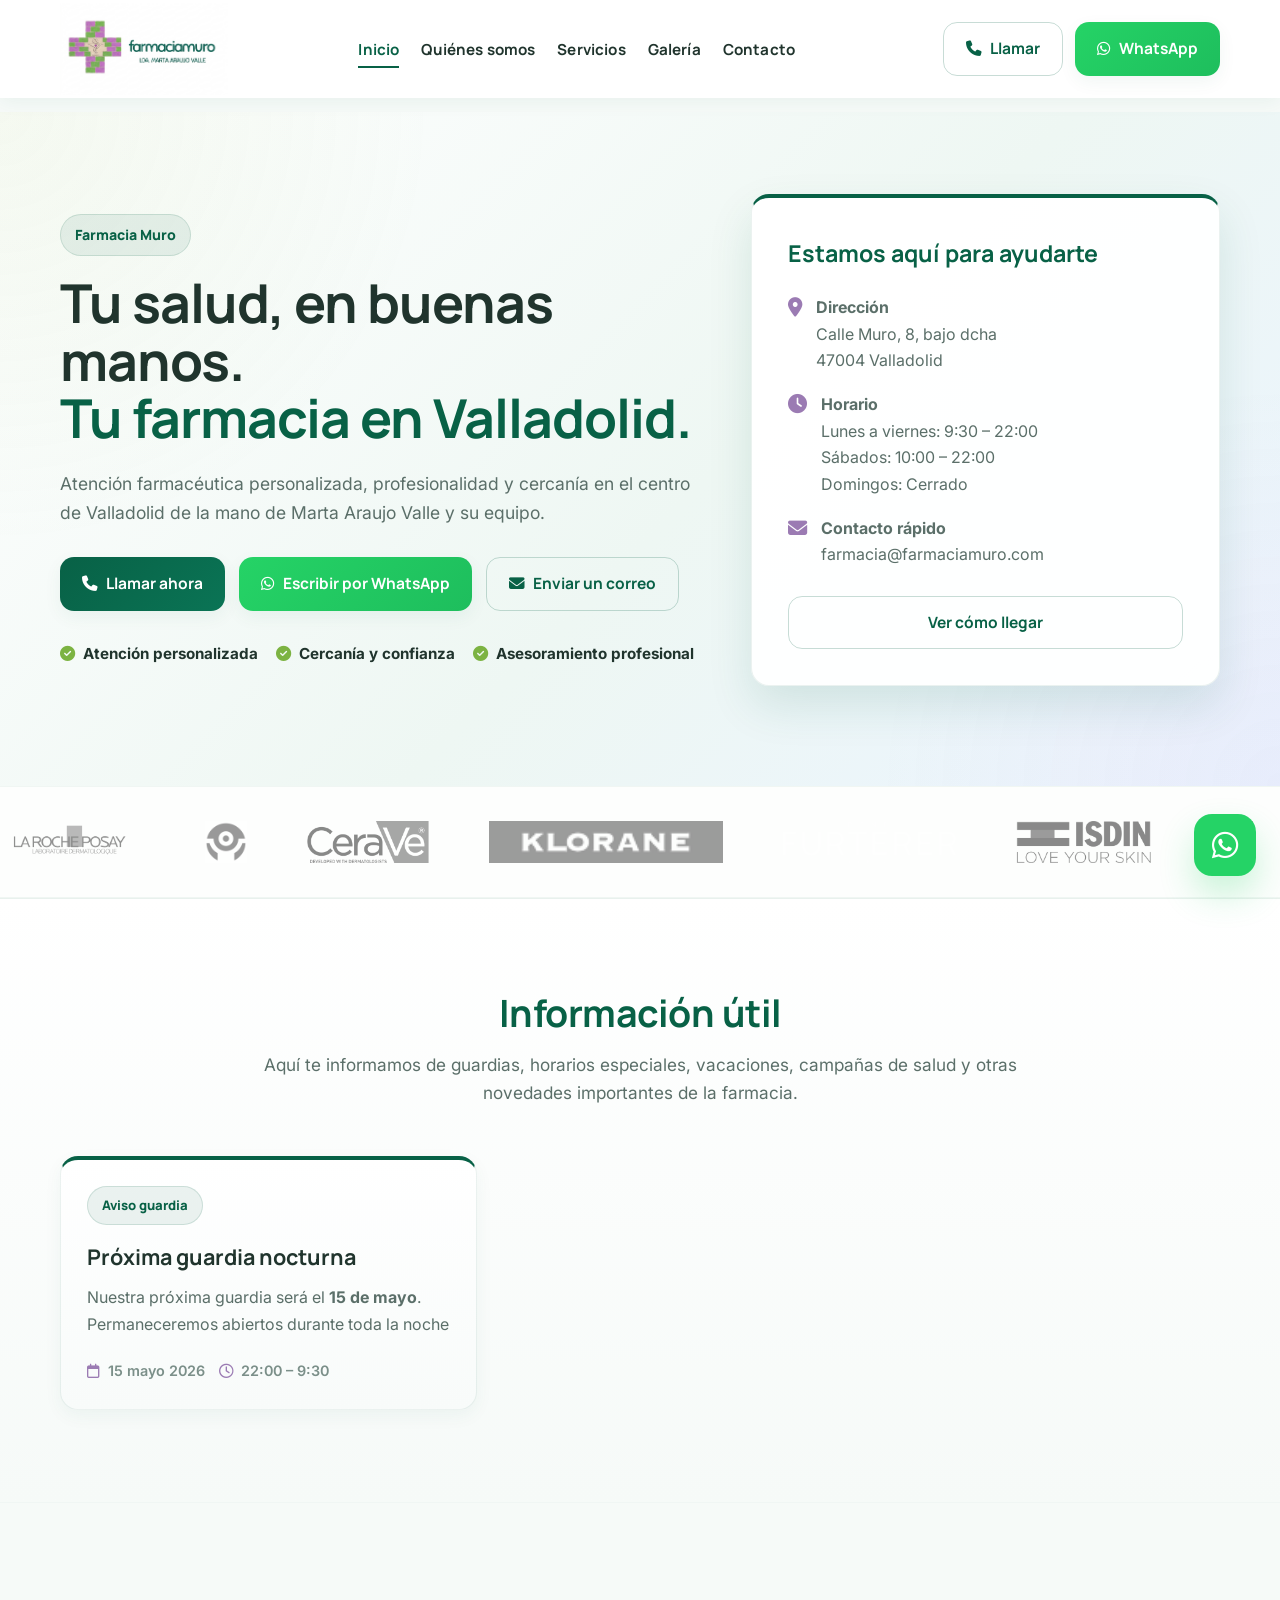
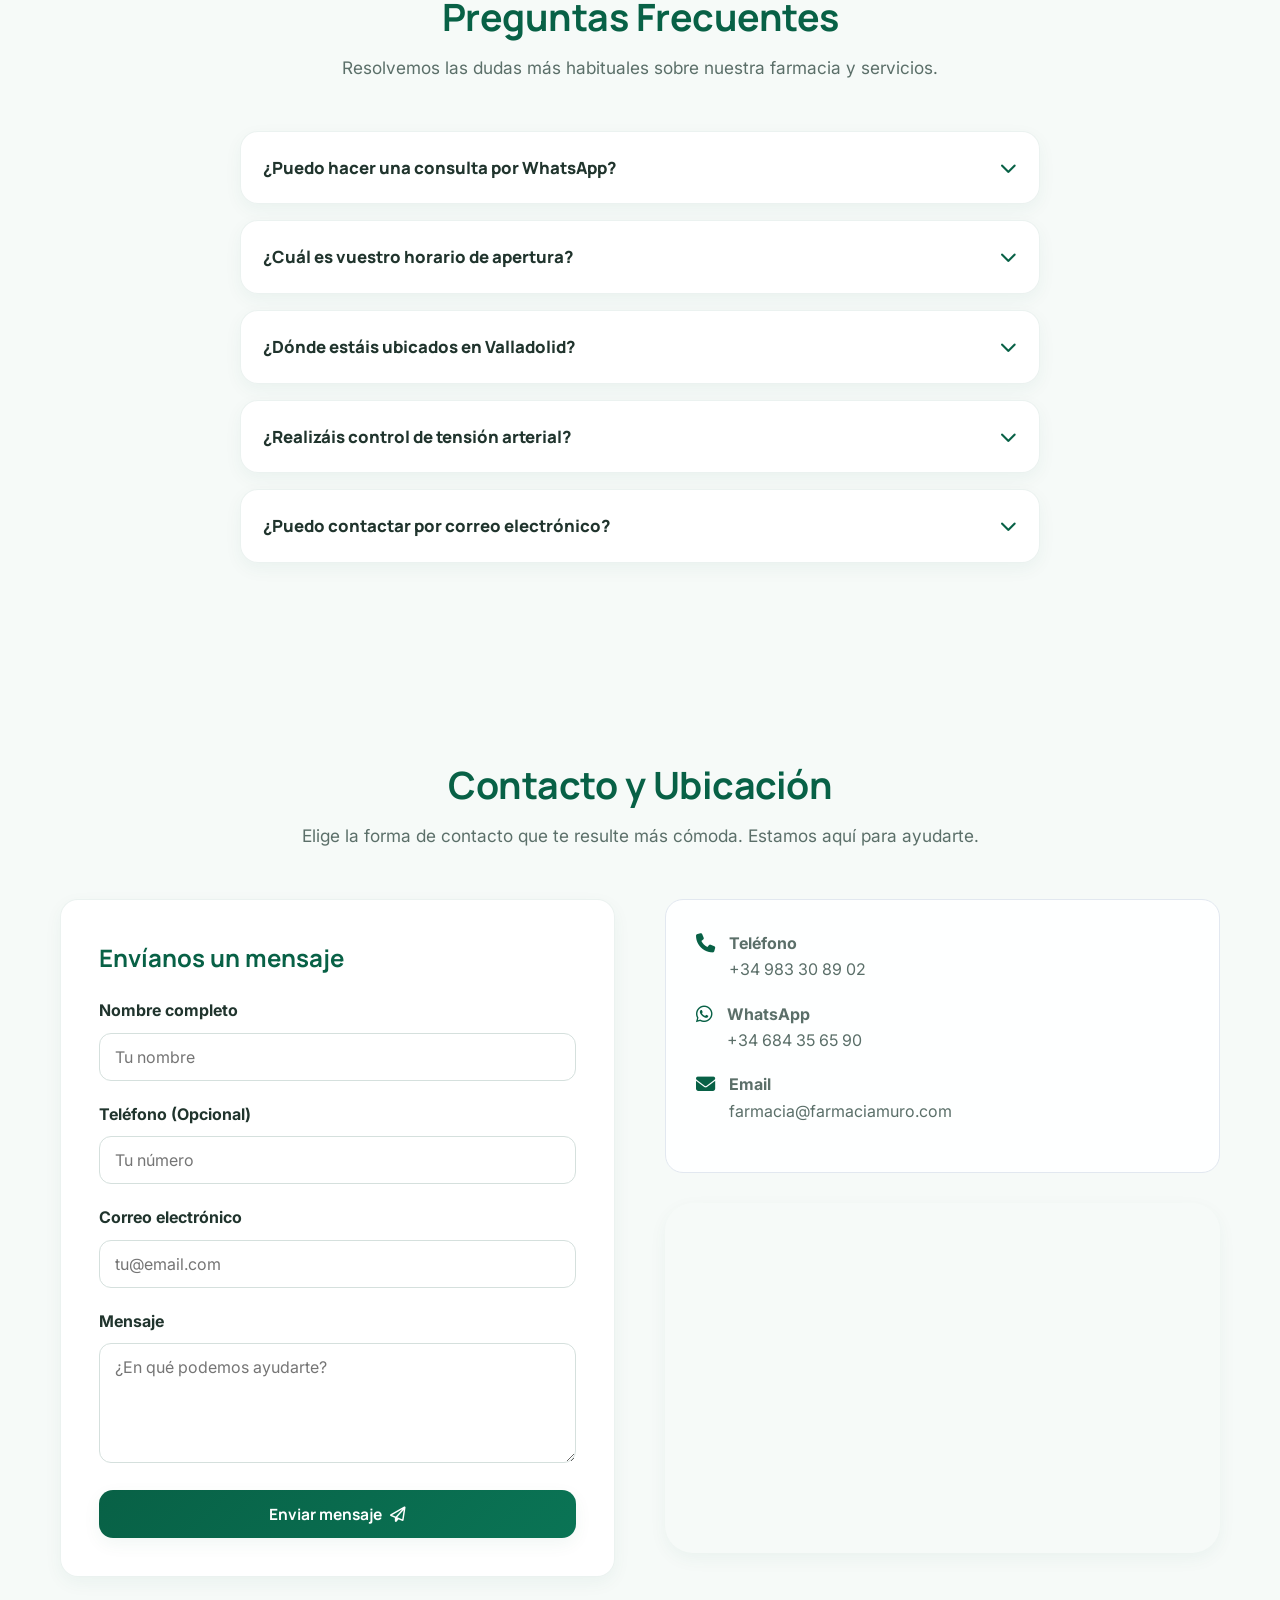
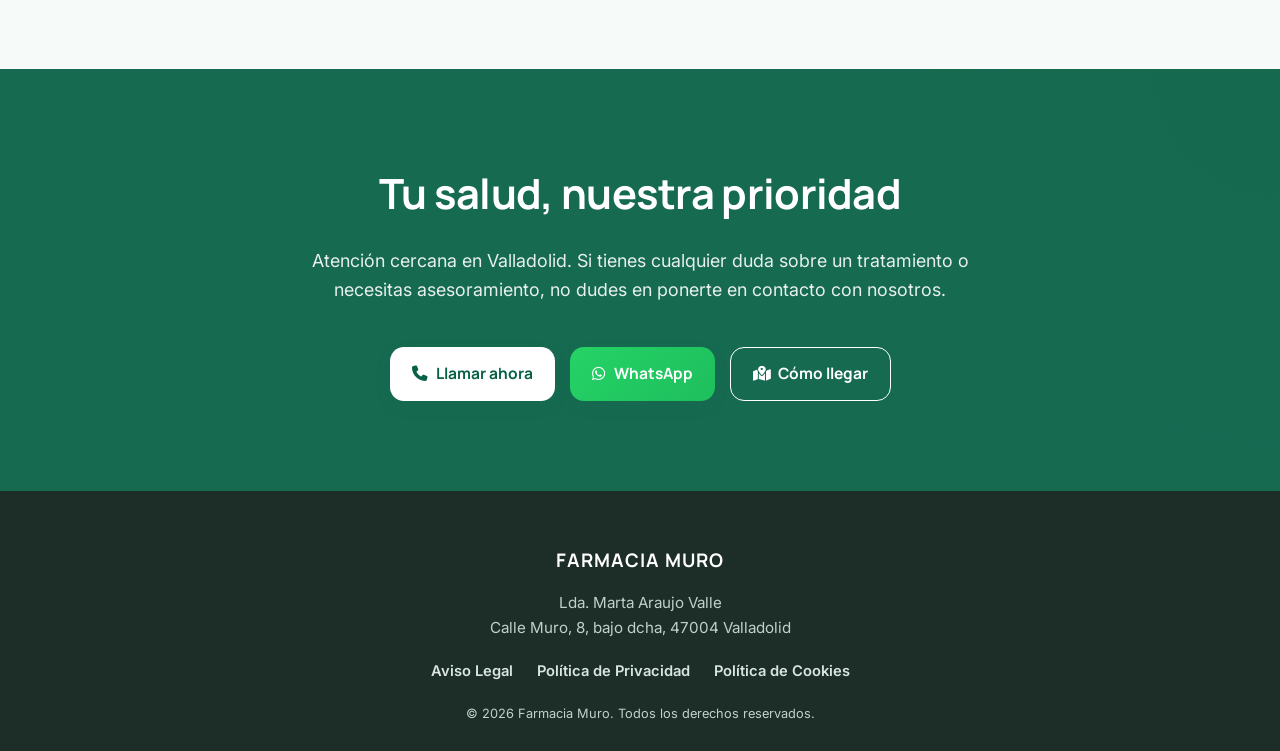
==== commit cab8ee55: "sx" ====
--- a/index.html
+++ b/index.html
@@ -189,6 +189,9 @@
             <img src="Imagenes/idCz6vIFja_1774610421733.jpeg" alt="Aboca" class="brand-logo">
             <img src="Imagenes/idDFcpNwYm_logos.png" alt="Nutergia" class="brand-logo"> 
             <img src="Imagenes/id5wvRFnrL_logos.jpeg" alt="Cumlaude" class="brand-logo"> 
+            <img src="Imagenes/idAHzOaPqI_logos.jpeg" alt="Lacer" class="brand-logo"> 
+            <img src="Imagenes/idFkh8xlHp_logos.jpeg" alt="vitis" class="brand-logo"> 
+
             
             <img src="Imagenes/La_Roche-Posay_id1nKOSLBo_1.png" alt="La Roche-Posay" class="brand-logo">
             <img src="Imagenes/id9d_1Gnd2_1774543851690.jpeg" alt="Cantabria Labs" class="brand-logo">
@@ -199,6 +202,8 @@
             <img src="Imagenes/idCz6vIFja_1774610421733.jpeg" alt="Aboca" class="brand-logo">
             <img src="Imagenes/idDFcpNwYm_logos.png" alt="Nutergia" class="brand-logo">
             <img src="Imagenes/id5wvRFnrL_logos.jpeg" alt="Cumlaude" class="brand-logo"> 
+            <img src="Imagenes/idAHzOaPqI_logos.jpeg" alt="Lacer" class="brand-logo">  
+            <img src="Imagenes/idFkh8xlHp_logos.jpeg" alt="vitis" class="brand-logo">  
         </div>
     </section>
 
@@ -213,21 +218,8 @@
         </div>
 
         <div class="actualidad-grid">
+ 
             <article class="actualidad-card actualidad-card-featured">
-                <div>
-                    <div class="actualidad-badge">Aviso guardia</div>
-                    <h3>Próxima guardia diurna</h3>
-                    <p>
-                        Nuestra próxima guardia diurna será el <strong>11 de abril</strong>.
-                        Permaneceremos abiertos hasta las 22:00
-                    </p>
-                </div>
-                <div class="actualidad-meta">
-                    <span><i class="fa-regular fa-calendar"></i> 11 abril 2026</span>
-                    <span><i class="fa-regular fa-clock"></i> 10:00 – 22:00</span>
-                </div>
-            </article>
-                        <article class="actualidad-card actualidad-card-featured">
                 <div>
                     <div class="actualidad-badge">Aviso guardia</div>
                     <h3>Próxima guardia nocturna</h3>
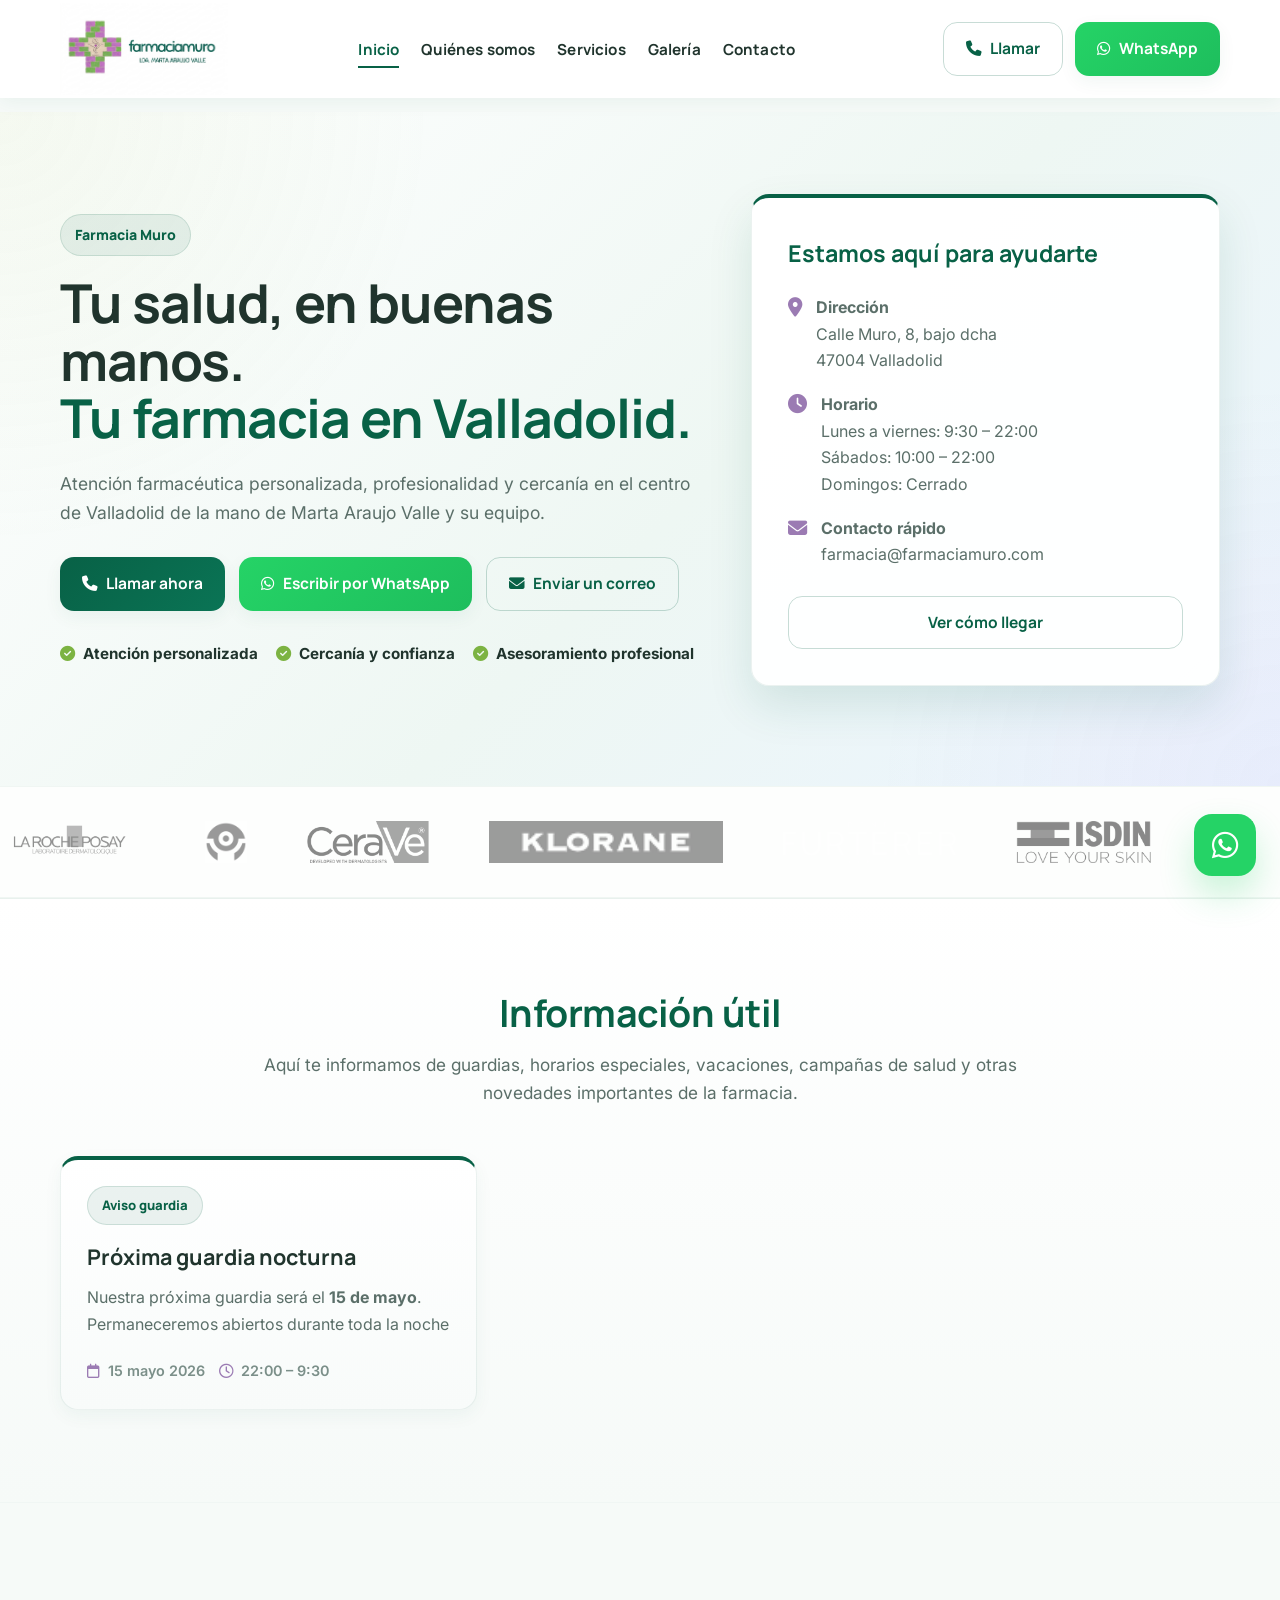
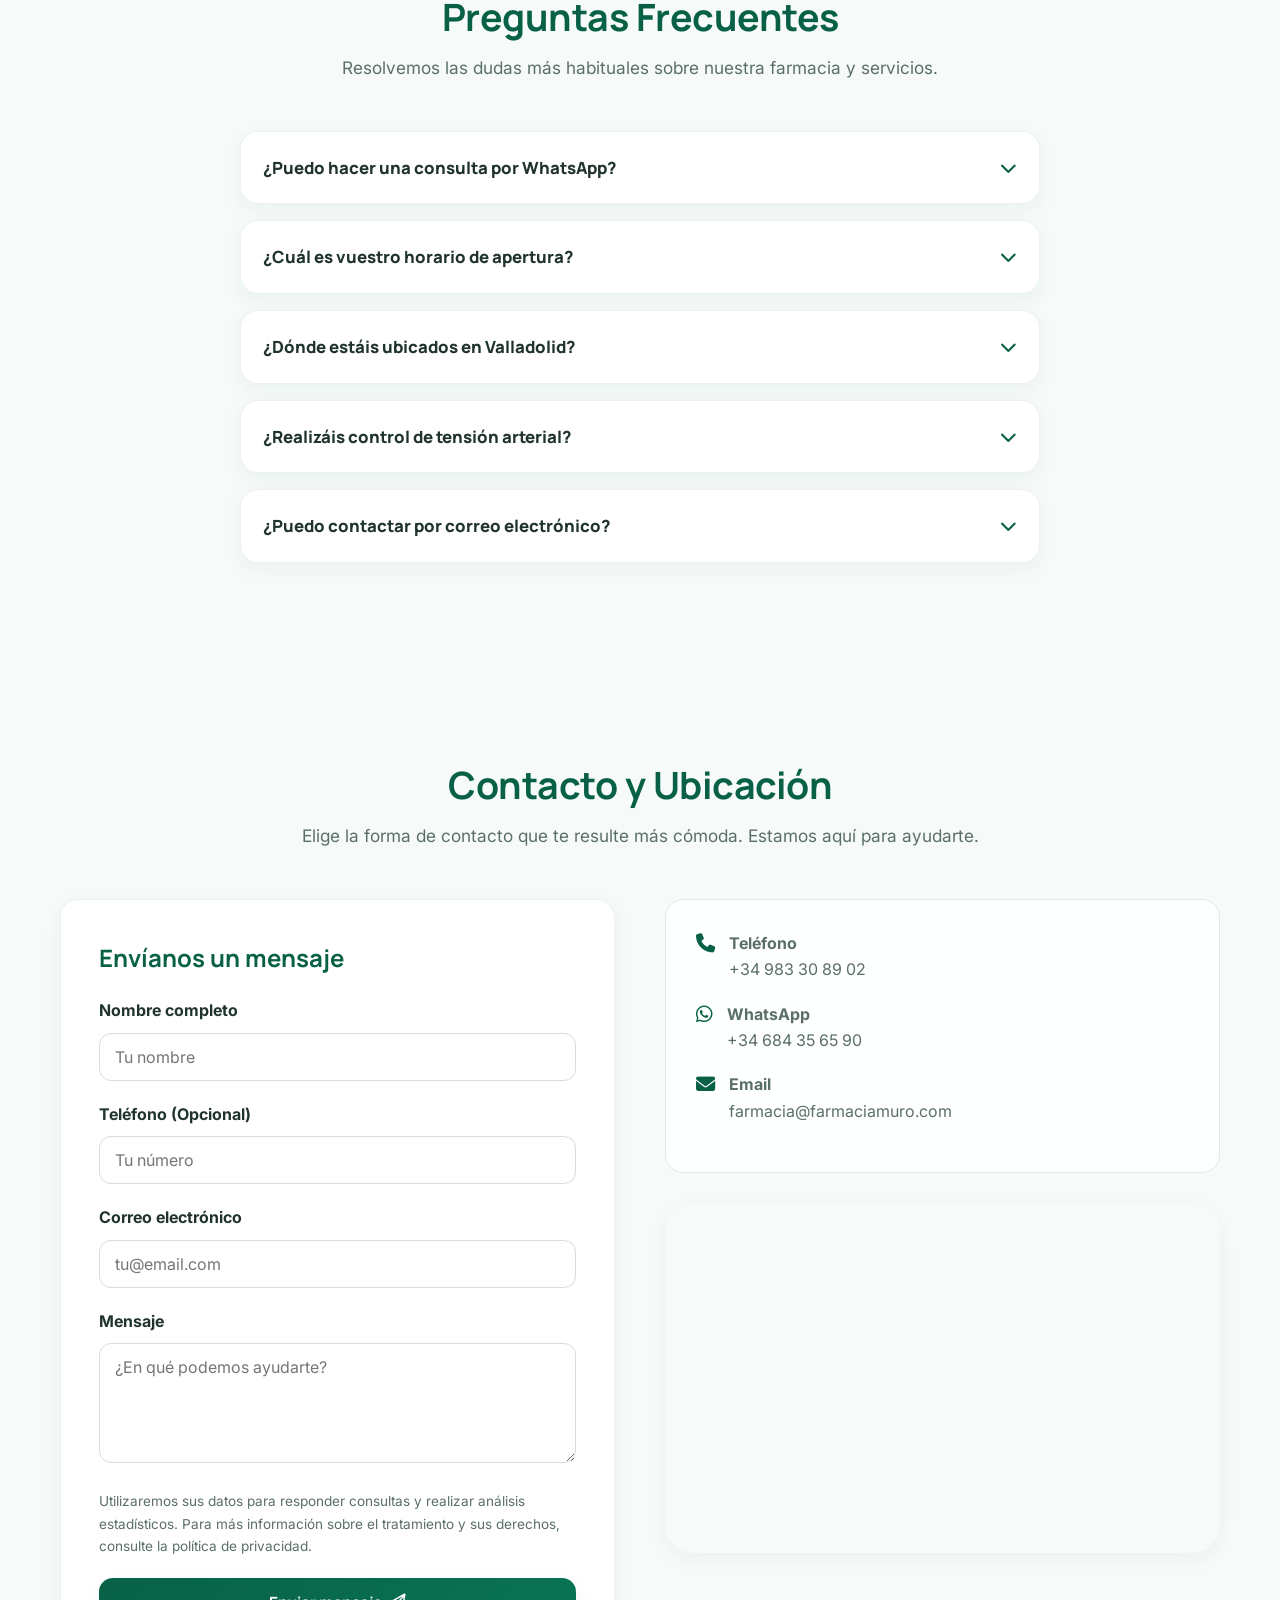
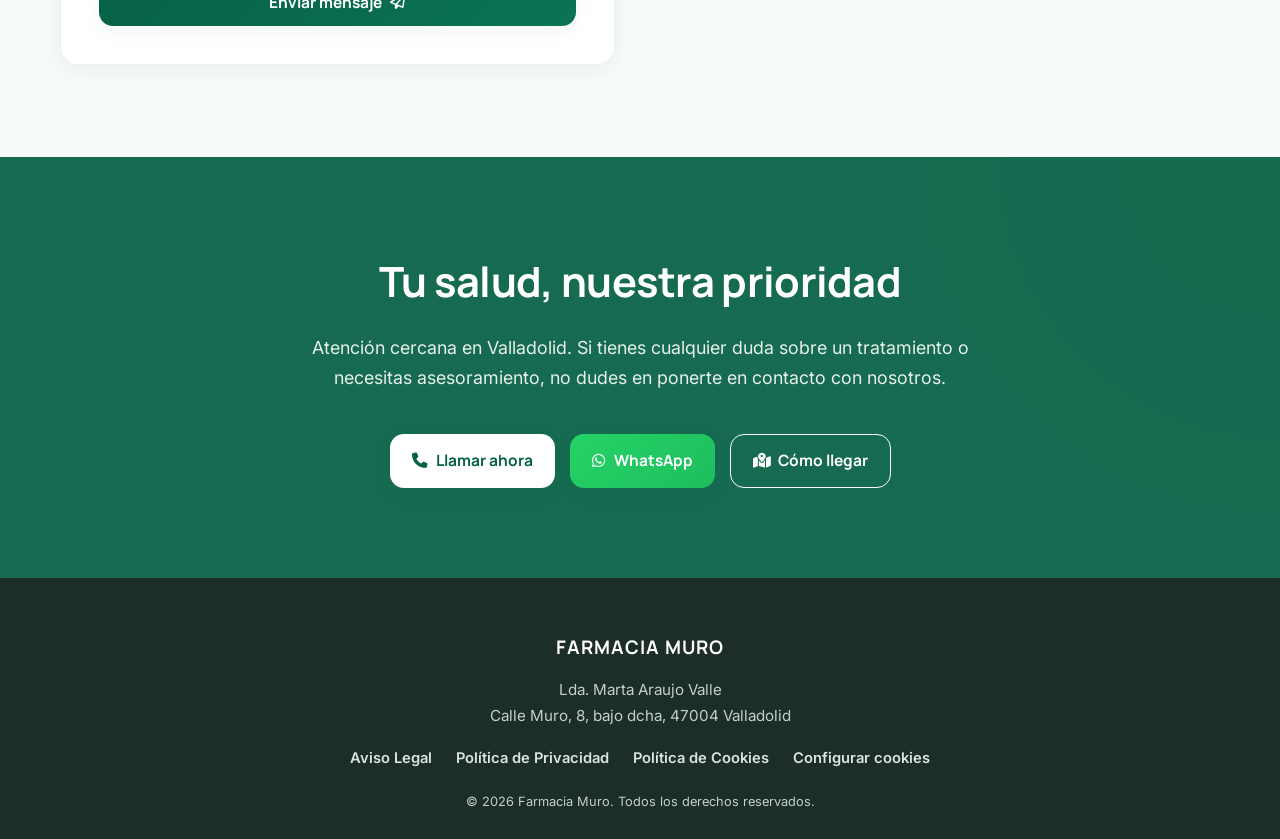
==== commit 375b2553: "sfd" ====
--- a/index.html
+++ b/index.html
@@ -1,7 +1,19 @@
 <!DOCTYPE html>
 <html lang="es">
 <head>
-    <!-- <script id="cookieyes" type="text/javascript" src="https://cdn-cookieyes.com/client_data/e3174e27731a883ce8fbb9f7ccc8ce35/script.js"></script> -->
+    <link rel="stylesheet" href="https://pdcc.gdpr.es/pdcc.min.css">
+    <script charset="utf-8" src="https://pdcc.gdpr.es/pdcc.min.js"></script>
+
+    <script>
+    PDCookieConsent.config({
+        "brand": {
+            "name": "Farmacia Muro",
+            "url": "https://www.farmaciamuro.com"
+        },
+        "showRejectButton": true,
+        "cookiePolicyLink": "https://www.farmaciamuro.com/cookies.html"
+    });
+    </script>
     
     <meta charset="UTF-8">
     <link rel="canonical" href="https://www.farmaciamuro.com/">
@@ -294,6 +306,13 @@
                             <label for="mensaje">Mensaje</label>
                             <textarea id="mensaje" name="Mensaje" class="form-control" required placeholder="¿En qué podemos ayudarte?"></textarea>
                         </div>
+                        <div class="form-group" style="font-size: 0.85rem;">
+                            <p>
+                                Utilizaremos sus datos para responder consultas y realizar análisis estadísticos.
+                                Para más información sobre el tratamiento y sus derechos,
+                                consulte la <a href="privacidad.html" target="_blank">política de privacidad</a>.
+                            </p>
+                        </div>
                         <button type="submit" class="btn btn-primary" style="width: 100%;">Enviar mensaje <i class="fa-regular fa-paper-plane"></i></button>
                     </form>
                 </div>
@@ -348,9 +367,10 @@
             <div class="footer-logo"><h3>FARMACIA MURO</h3></div>
             <p class="footer-text">Lda. Marta Araujo Valle<br>Calle Muro, 8, bajo dcha, 47004 Valladolid</p>
             <div class="footer-links">
-                <a href="#">Aviso Legal</a>
-                <a href="#">Política de Privacidad</a>
-                <a href="#">Política de Cookies</a>
+                <a href="aviso-legal.html">Aviso Legal</a>
+                <a href="privacidad.html">Política de Privacidad</a>
+                <a href="cookies.html">Política de Cookies</a>
+                <a href="#" class="pdcc-open-modal">Configurar cookies</a>
             </div>
             <p class="footer-text" style="font-size: 0.8rem; margin-bottom: 0;">© 2026 Farmacia Muro. Todos los derechos reservados.</p>
         </div>
--- a/css/styles.css
+++ b/css/styles.css
@@ -1233,4 +1233,66 @@
     .actualidad-card p {
         font-size: 0.98rem;
     }
+    .legal-section {
+    background: var(--bg-light);
+    }
+
+    .legal-container {
+        max-width: 900px;
+        background: var(--white);
+        border-radius: var(--radius-md);
+        box-shadow: var(--shadow-sm);
+        border: var(--border-soft);
+        padding: 42px;
+    }
+
+    .legal-container h2 {
+        margin-top: 34px;
+        margin-bottom: 14px;
+        color: var(--primary-green);
+        font-size: 1.45rem;
+    }
+
+    .legal-container h3 {
+        margin-top: 24px;
+        margin-bottom: 10px;
+        color: var(--text-dark);
+    }
+
+    .legal-container p,
+    .legal-container li {
+        margin-bottom: 14px;
+        color: var(--text-gray);
+    }
+
+    .legal-container ul {
+        padding-left: 22px;
+        margin-bottom: 18px;
+    }
+
+    .legal-container a {
+        color: var(--primary-green);
+        font-weight: 700;
+        text-decoration: underline;
+    }
+
+    .legal-table {
+        width: 100%;
+        border-collapse: collapse;
+        margin: 22px 0;
+        font-size: 0.92rem;
+    }
+
+    .legal-table th,
+    .legal-table td {
+        border: 1px solid #DDE8E4;
+        padding: 12px;
+        text-align: left;
+        vertical-align: top;
+    }
+
+    .legal-table th {
+        background: #EEF7F3;
+        color: var(--primary-green);
+    }
 }
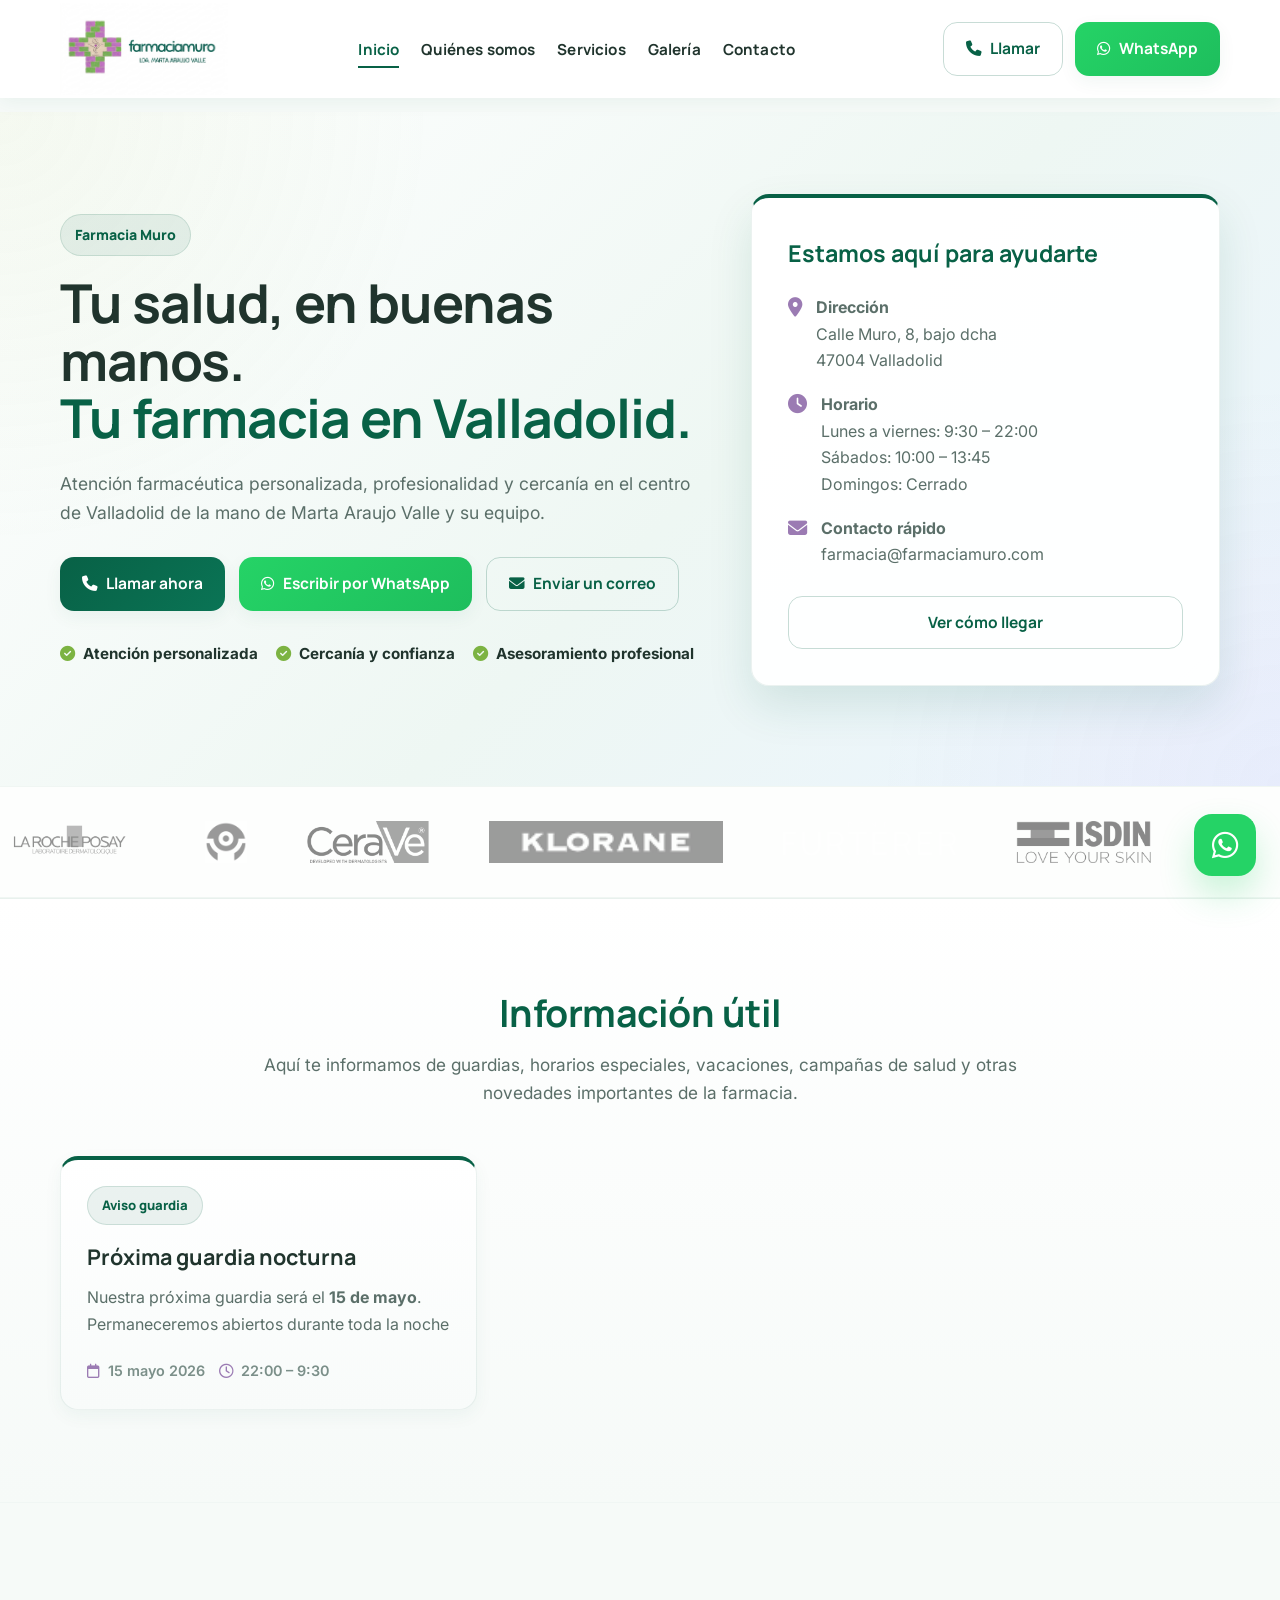
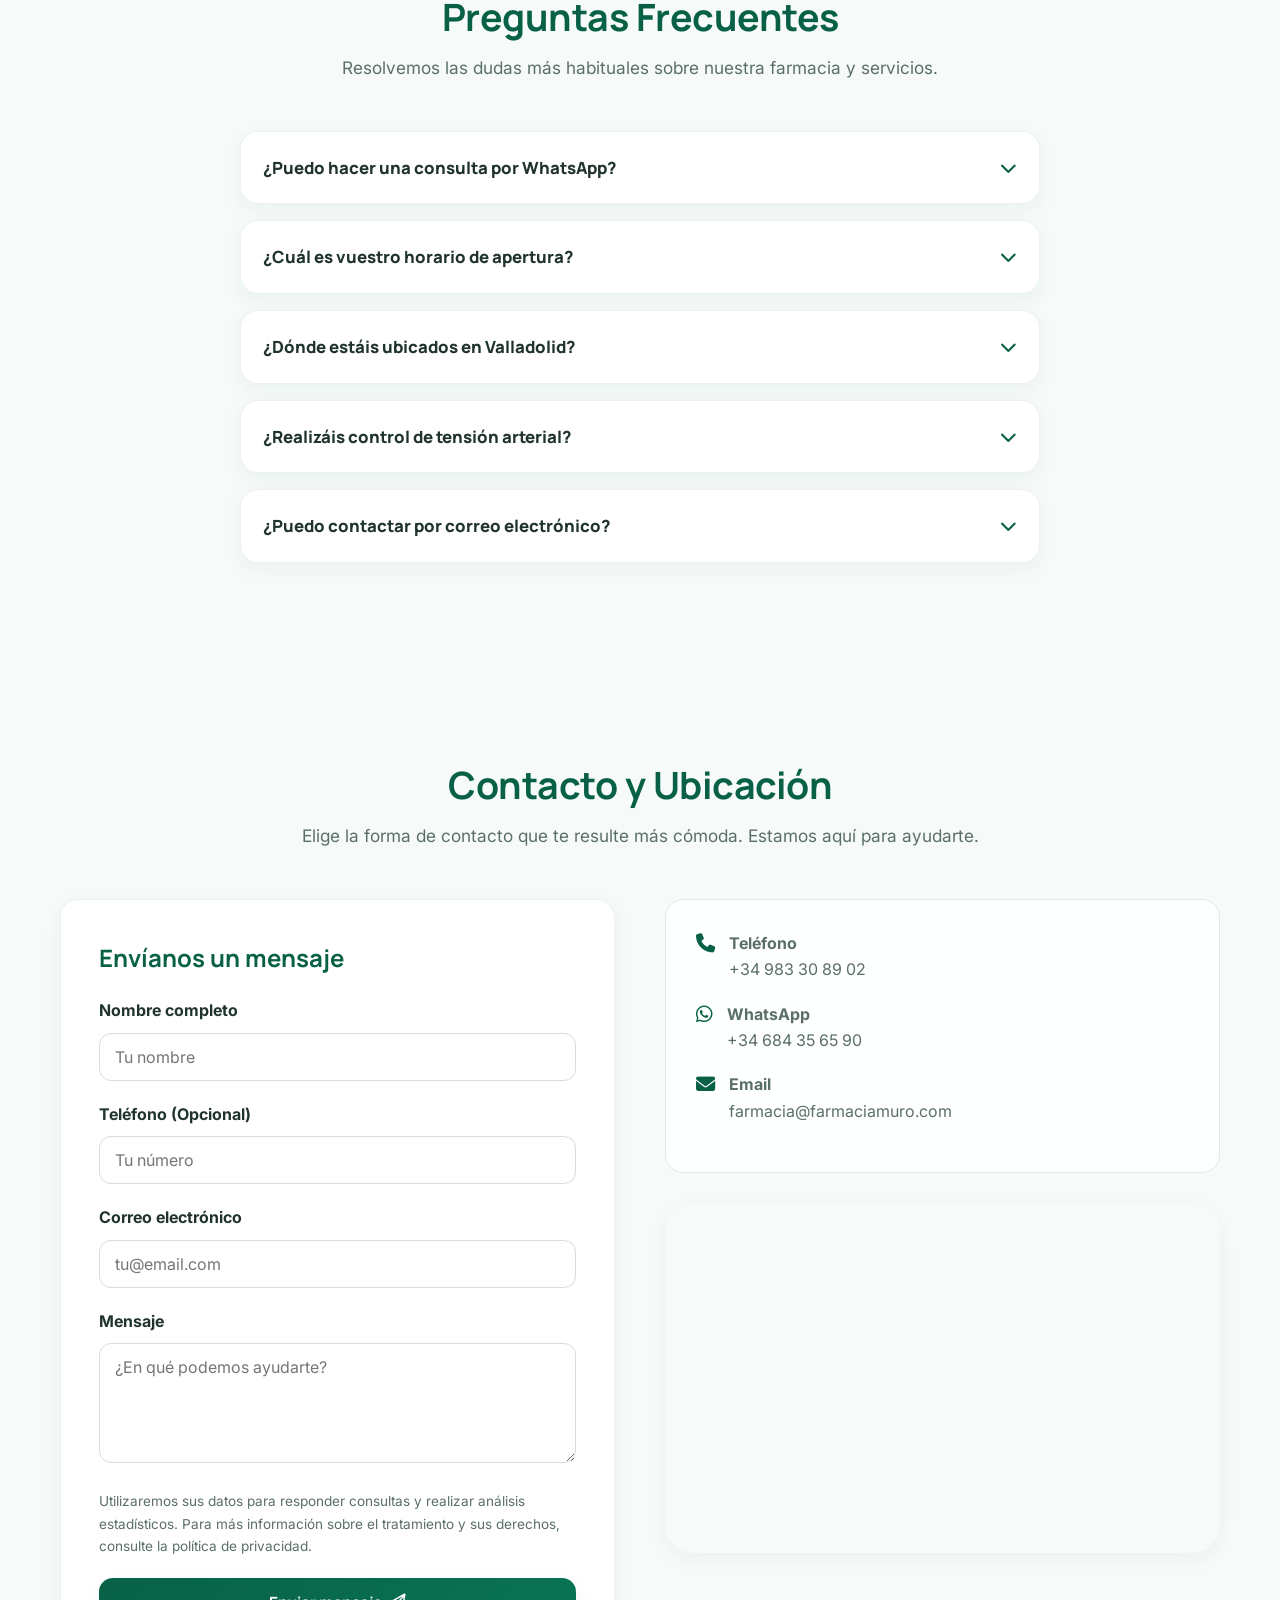
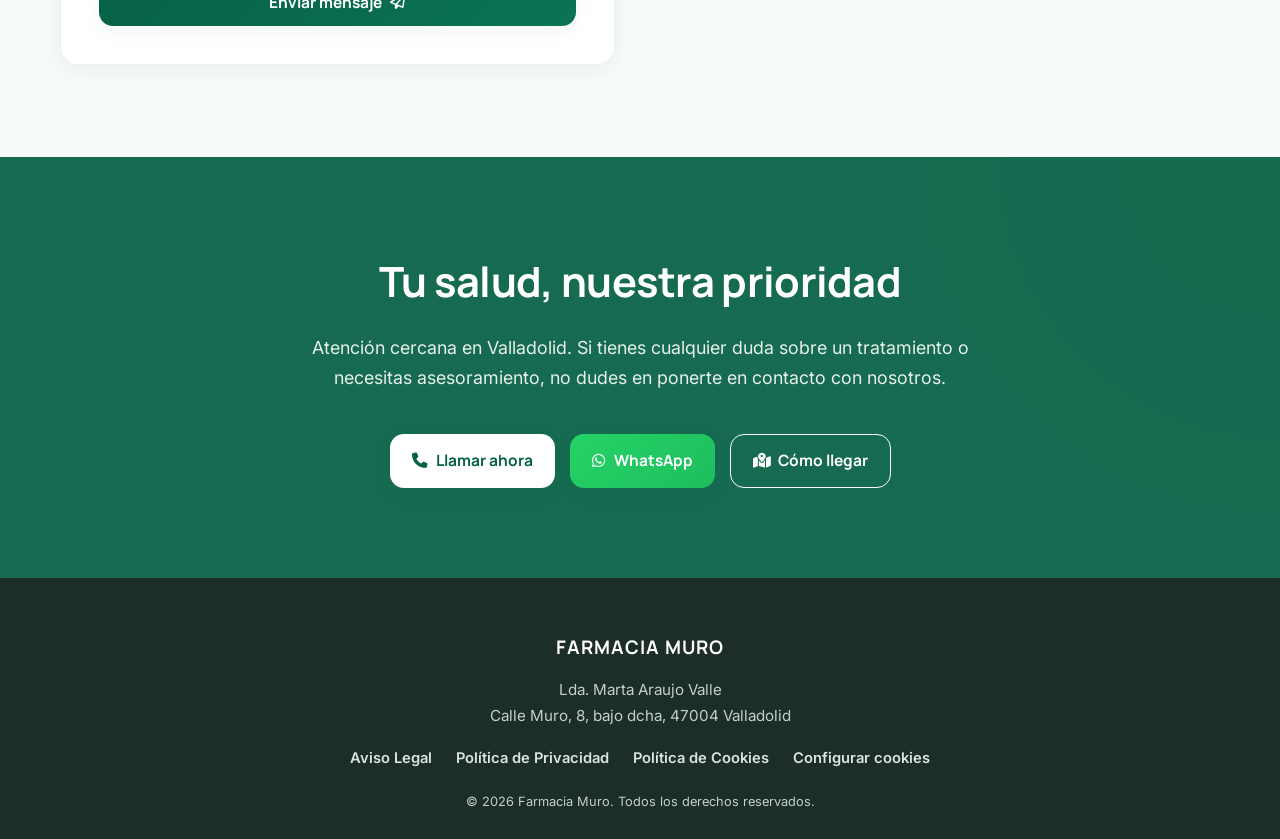
==== commit 65474b73: "vd" ====
--- a/index.html
+++ b/index.html
@@ -55,7 +55,7 @@
           "@type": "OpeningHoursSpecification",
           "dayOfWeek": "Saturday",
           "opens": "10:00",
-          "closes": "22:00"
+          "closes": "13:45"
         }
       ]
     }
@@ -173,7 +173,7 @@
                         <div>
                             <strong>Horario</strong><br>
                             Lunes a viernes: 9:30 – 22:00<br>
-                            Sábados: 10:00 – 22:00<br>
+                            Sábados: 10:00 – 13:45<br>
                             Domingos: Cerrado
                         </div>
                     </li>
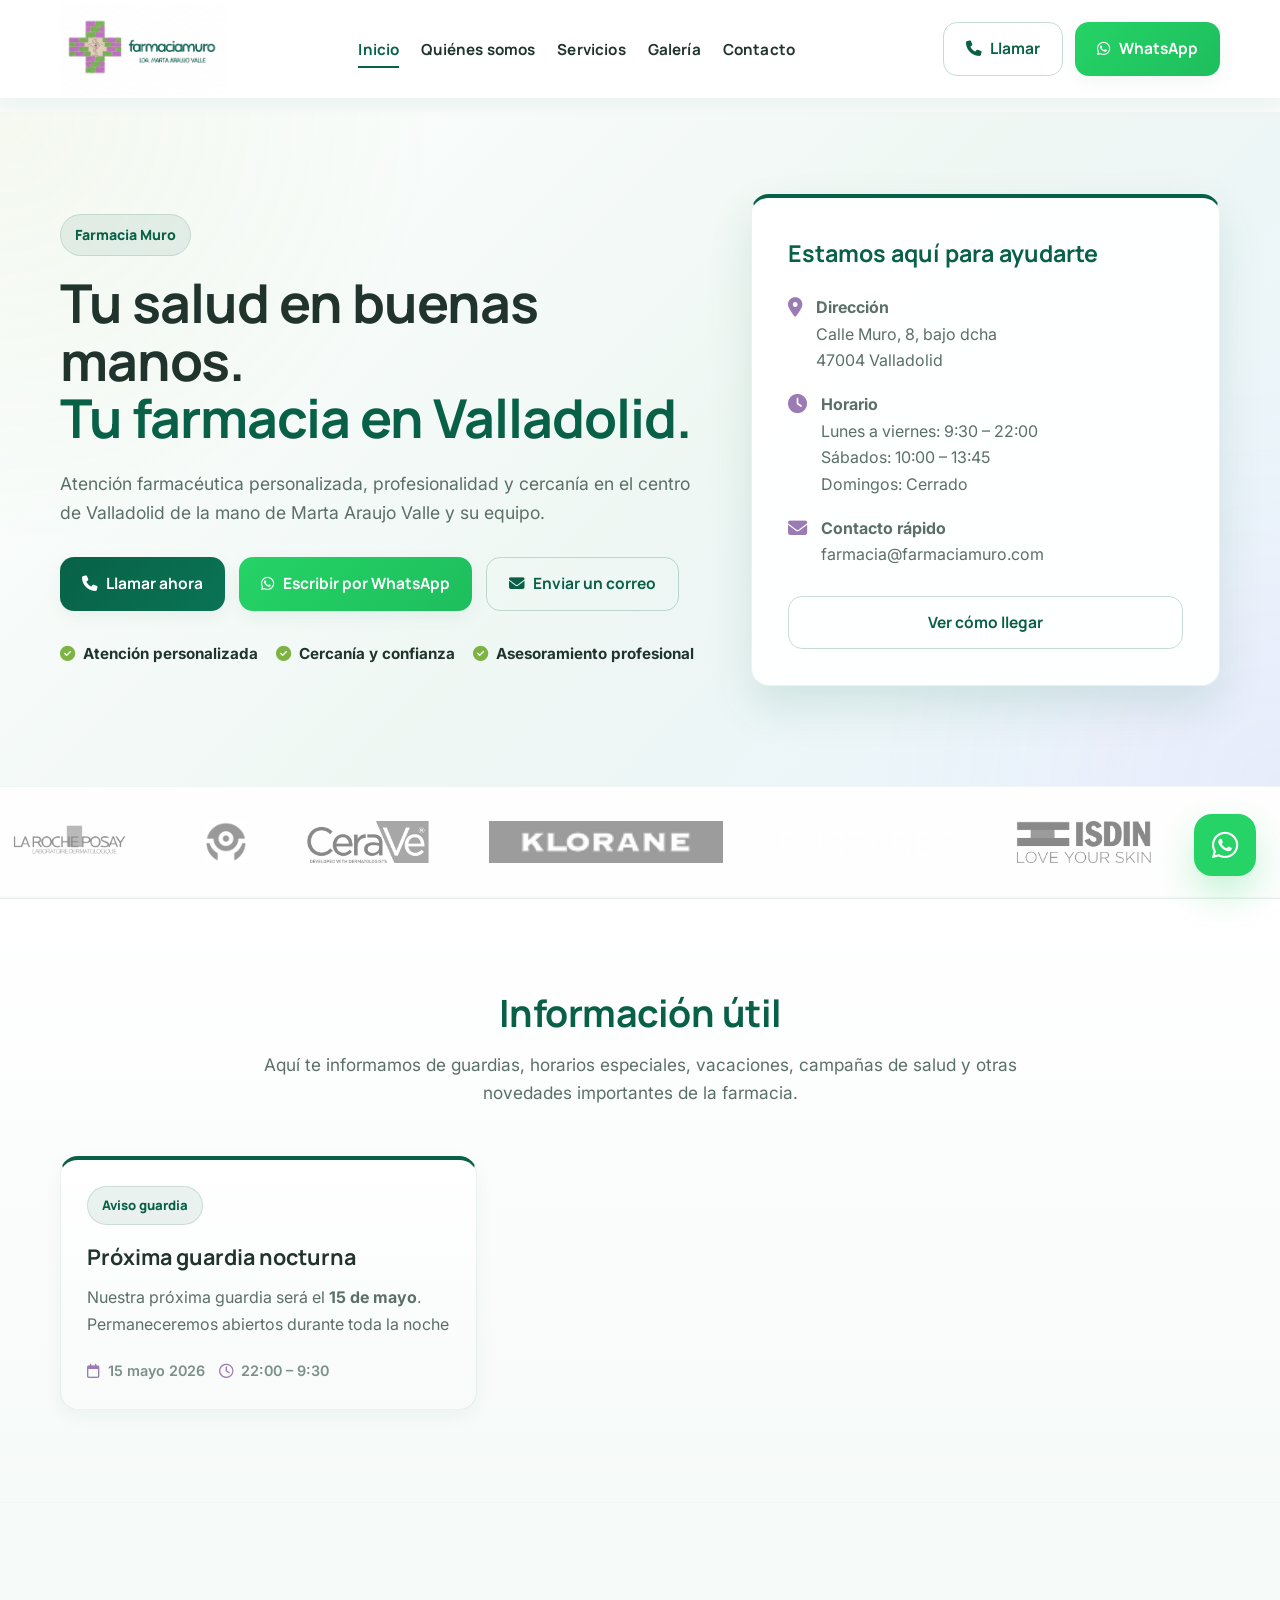
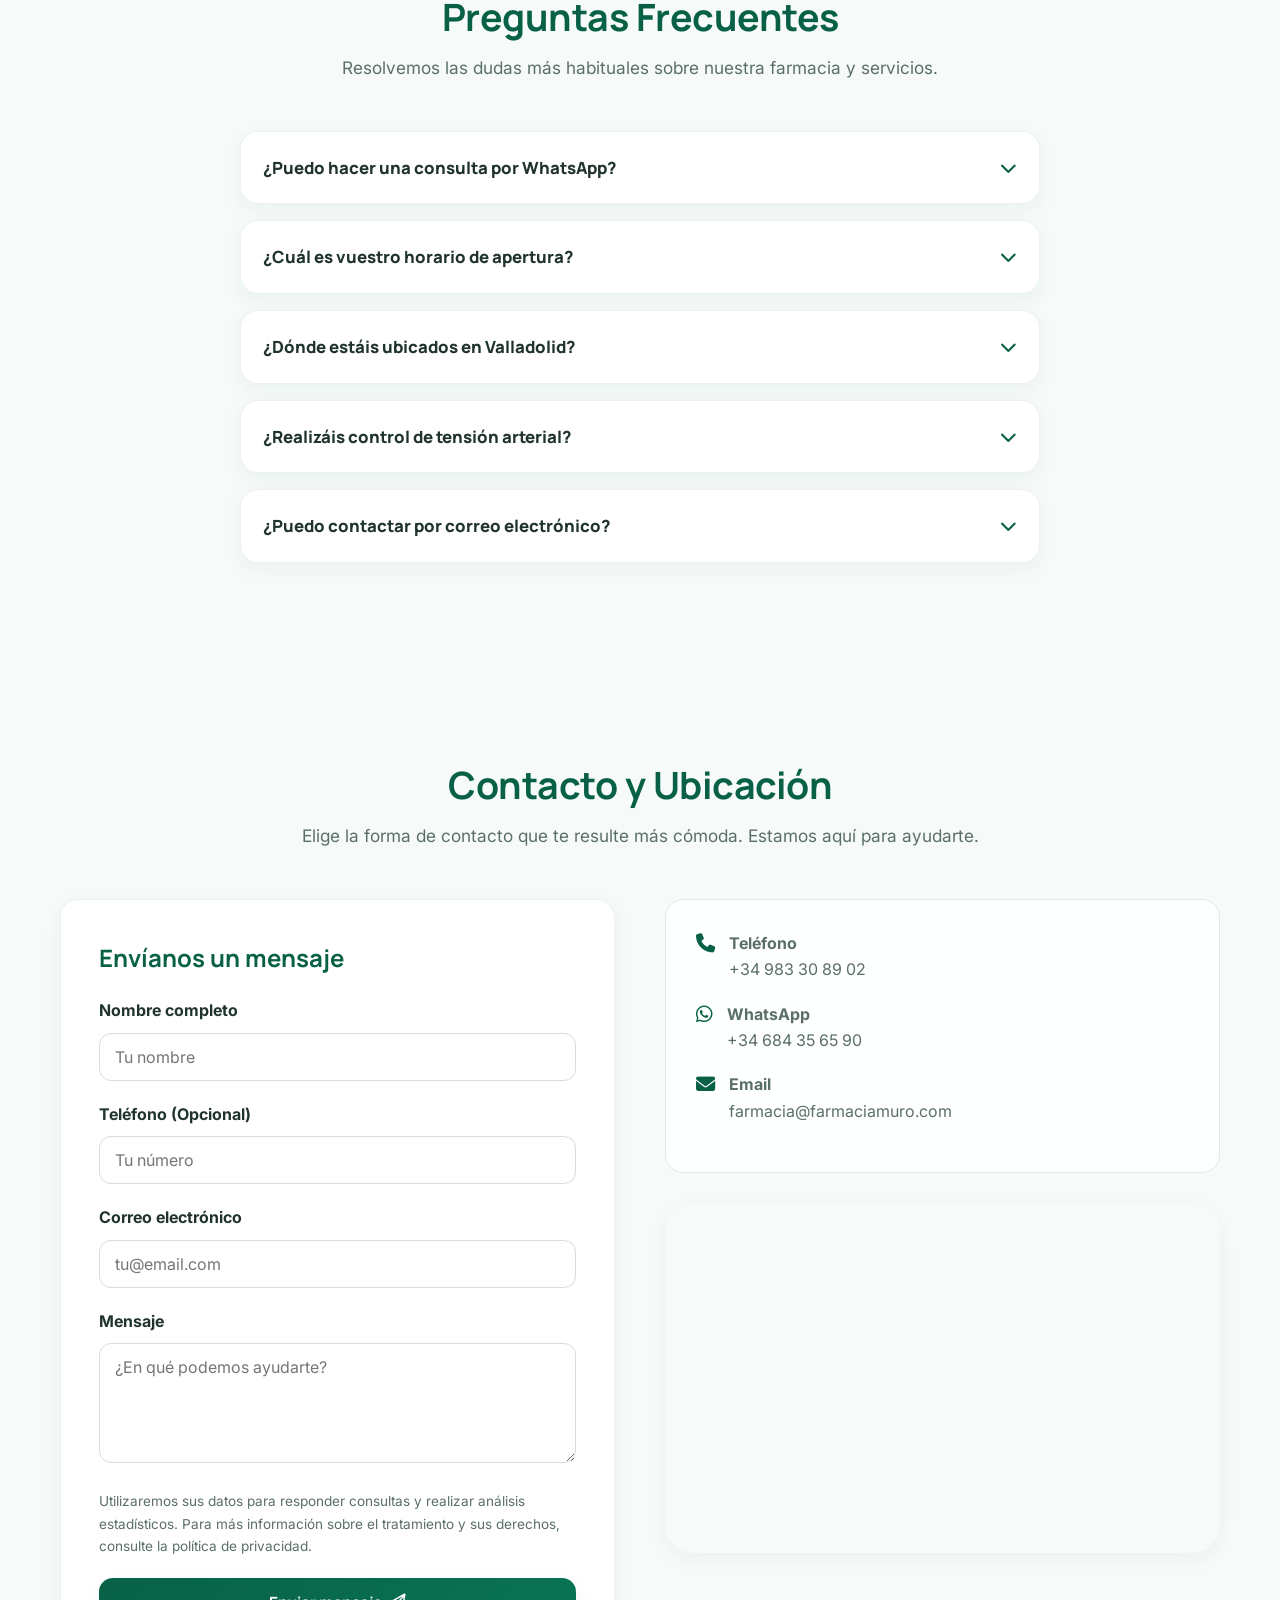
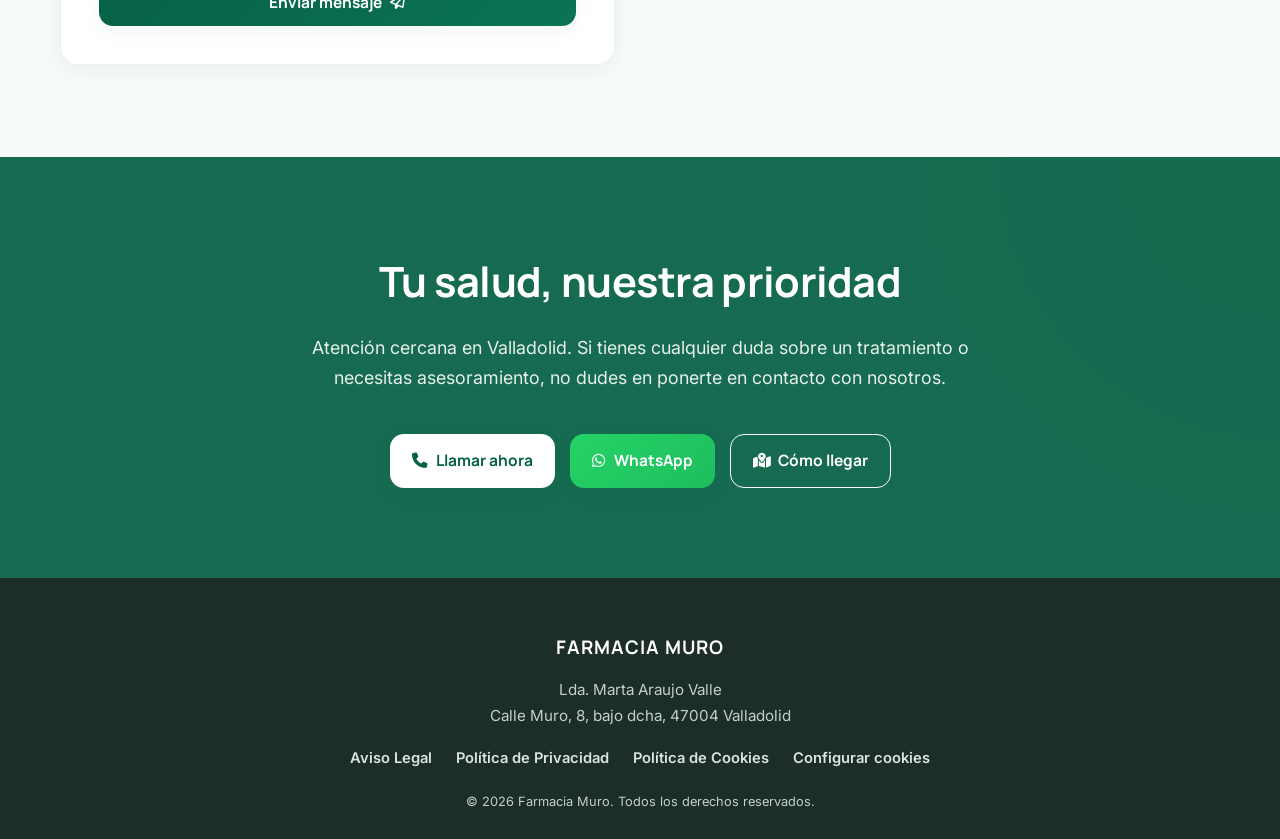
==== commit 4e20249a: "dsc" ====
--- a/index.html
+++ b/index.html
@@ -141,7 +141,7 @@
         <div class="container hero-container">
             <div class="hero-content">
                 <div class="hero-badge">Farmacia Muro</div>
-                <h1>Tu salud, en buenas manos. <br><span>Tu farmacia en Valladolid.</span></h1>
+                <h1>Tu salud en buenas manos. <br><span>Tu farmacia en Valladolid.</span></h1>
                 <p>Atención farmacéutica personalizada, profesionalidad y cercanía en el centro de Valladolid de la mano de Marta Araujo Valle y su equipo.</p>
                 
                 <div class="hero-ctas">
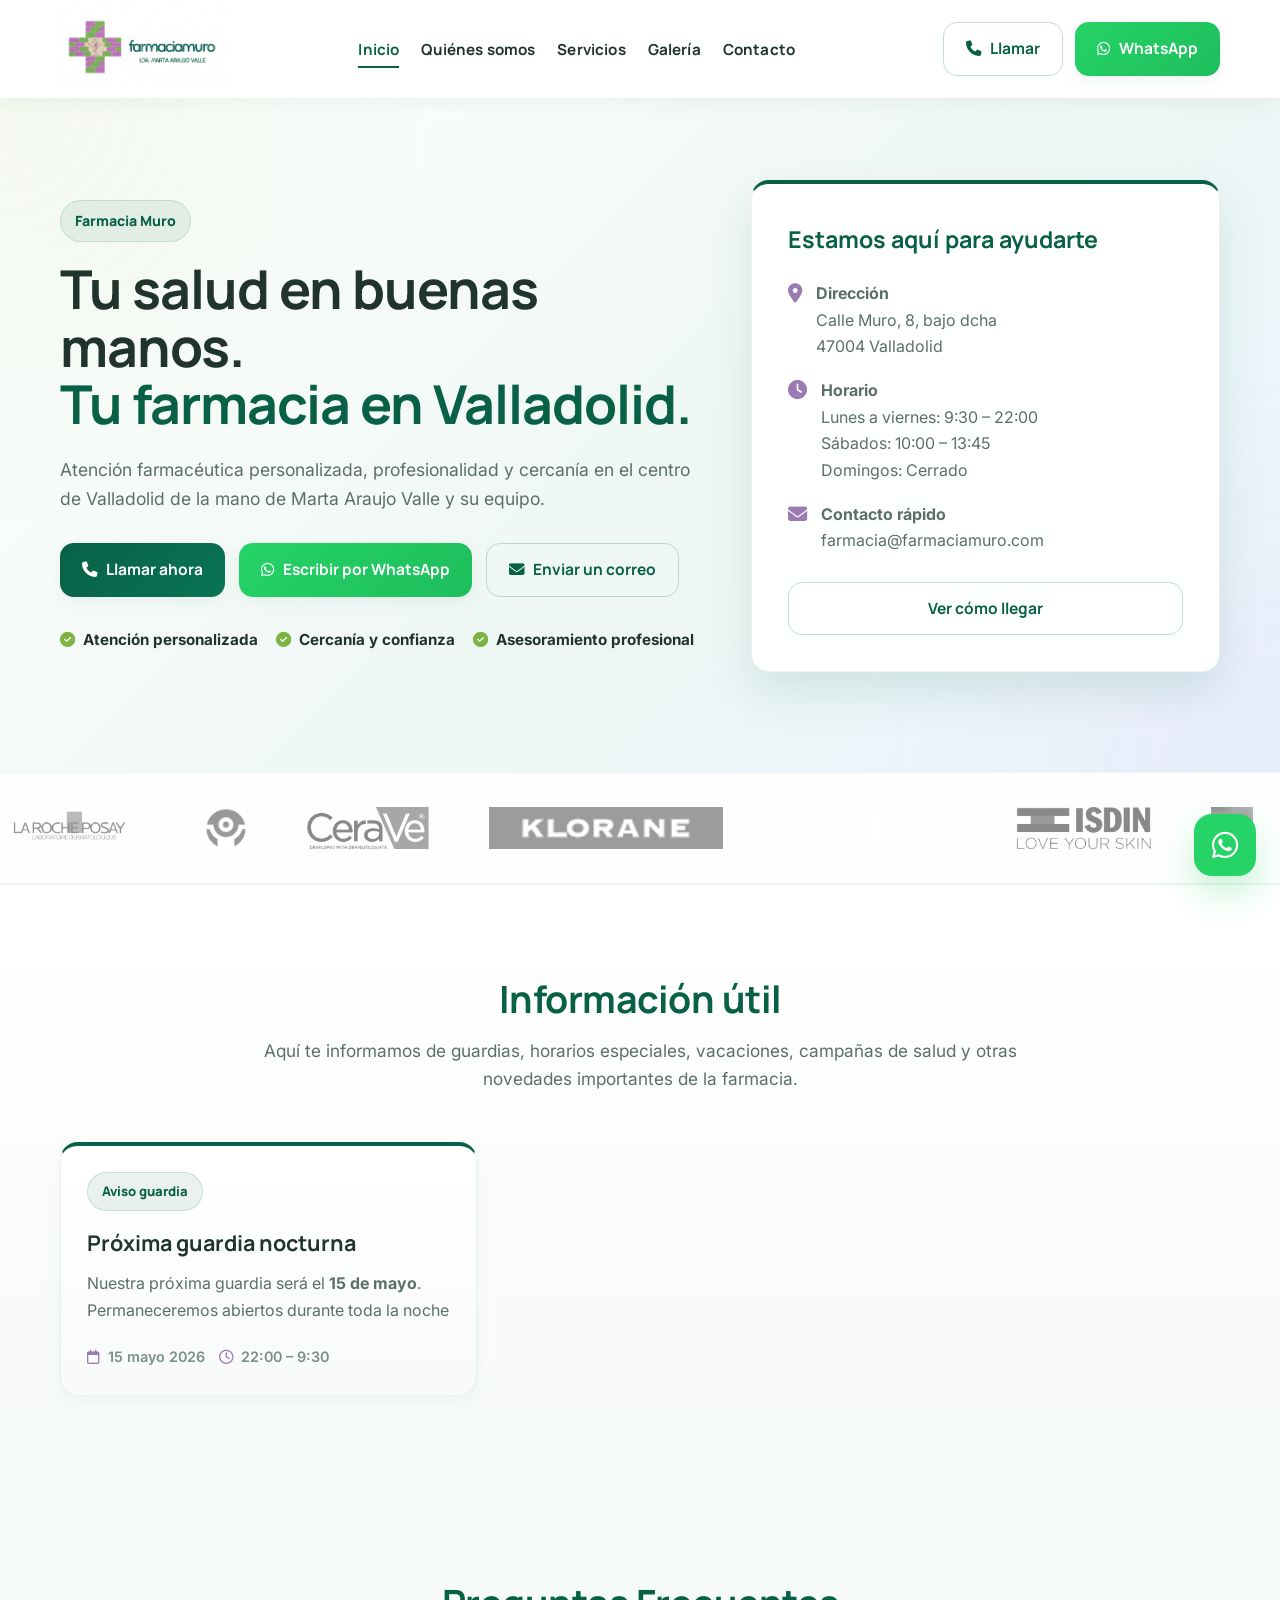
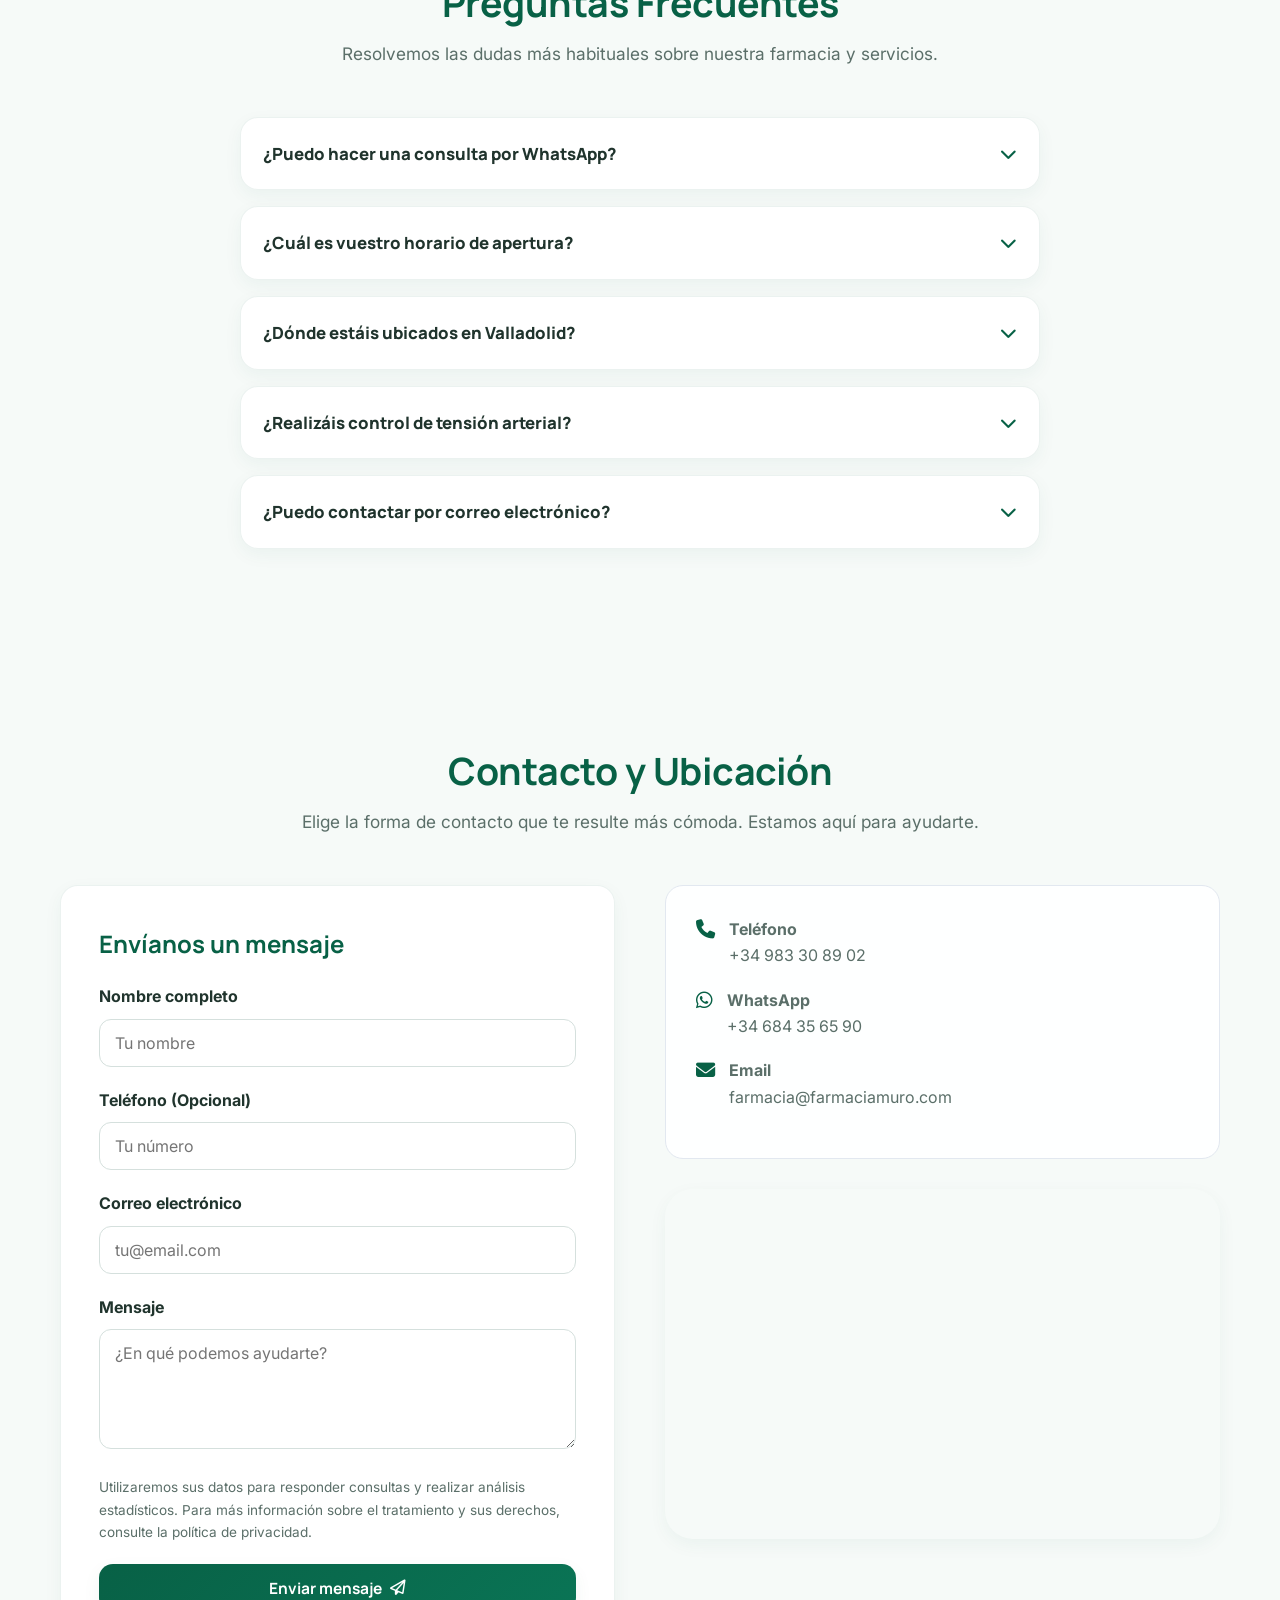
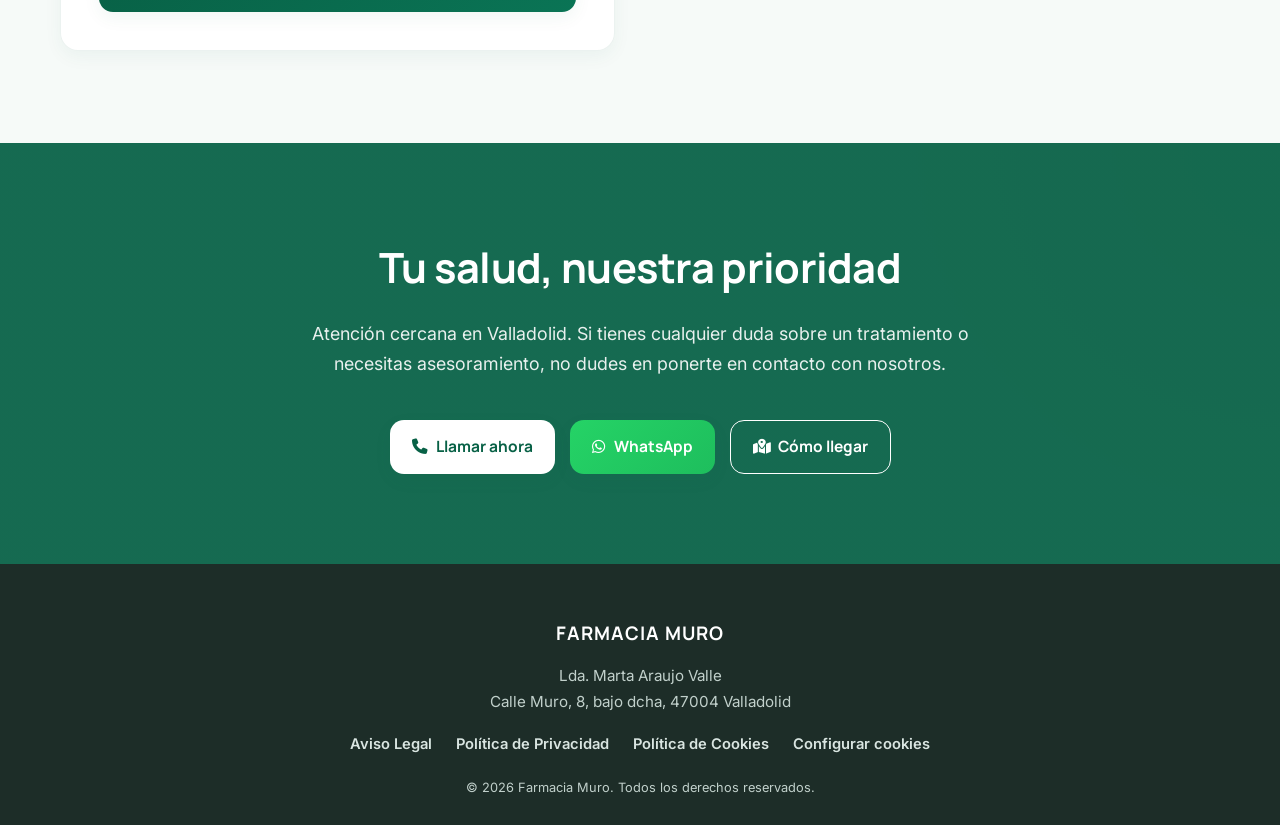
==== commit f3c6ef02: "sf" ====
--- a/index.html
+++ b/index.html
@@ -78,6 +78,7 @@
 
     <link rel="stylesheet" href="css/styles.css">
     <script src="js/main.js" defer></script>
+    
 </head>
 <body>
 
@@ -103,6 +104,9 @@
 
     <div id="wrapper-alertas-guardia" class="guardia-wrapper">
         <div id="alerta-guardia-diurna" class="alerta-guardia alerta-guardia-premium alerta-diurna">
+            <button class="cerrar-alerta-guardia" type="button" aria-label="Cerrar aviso de guardia">
+                <i class="fa-solid fa-xmark"></i>
+            </button>
 
             <div class="alerta-guardia-contenido">
                 <span class="alerta-guardia-etiqueta">Servicio de guardia</span>
@@ -120,6 +124,9 @@
         </div>
 
         <div id="alerta-guardia-nocturna" class="alerta-guardia alerta-guardia-premium alerta-nocturna">
+            <button class="cerrar-alerta-guardia" type="button" aria-label="Cerrar aviso de guardia">
+                <i class="fa-solid fa-xmark"></i>
+            </button>
 
             <div class="alerta-guardia-contenido">
                 <span class="alerta-guardia-etiqueta">Servicio de guardia</span>
--- a/css/styles.css
+++ b/css/styles.css
@@ -201,10 +201,21 @@
 
 /* Guardias */
 
+/* Guardias - popup serio y sencillo */
+
 .guardia-wrapper {
-    width: 100%;
-    padding: 14px 20px 0;
-    background: transparent;
+    display: none;
+    position: fixed;
+    inset: 0;
+    z-index: 2000;
+    padding: 20px;
+    background: rgba(20, 28, 25, 0.46);
+    align-items: center;
+    justify-content: center;
+}
+
+.guardia-wrapper.guardia-popup-activo {
+    display: flex;
 }
 
 .alerta-guardia {
@@ -212,16 +223,128 @@
 }
 
 .alerta-guardia-premium {
-    max-width: 1200px;
+    position: relative;
+    width: 100%;
+    max-width: 520px;
     margin: 0 auto;
-    border-radius: 20px;
-    padding: 22px 24px;
     display: none;
-    grid-template-columns: auto 1fr auto;
-    gap: 18px;
-    align-items: center;
-    border: 1px solid rgba(8, 97, 70, 0.10);
-    box-shadow: 0 14px 34px rgba(8, 97, 70, 0.10);
+    padding: 34px 34px 30px;
+    border-radius: 12px;
+    background: #ffffff;
+    border: 1px solid #DDE8E4;
+    box-shadow: 0 18px 50px rgba(20, 28, 25, 0.22);
+    animation: guardiaPopupEntrada 0.22s ease;
+}
+
+.alerta-guardia-premium.guardia-alerta-activa {
+    display: block;
+}
+
+.alerta-guardia-premium.alerta-diurna,
+.alerta-guardia-premium.alerta-nocturna {
+    background: #ffffff;
+    border-left: 5px solid var(--primary-green);
+}
+
+.alerta-guardia-contenido {
+    padding: 0;
+    text-align: left;
+}
+
+.alerta-guardia-etiqueta {
+    display: inline-block;
+    margin-bottom: 14px;
+    padding: 0;
+    border-radius: 0;
+    background: transparent !important;
+    color: var(--primary-green) !important;
+    font-family: 'Manrope', sans-serif;
+    font-size: 0.78rem;
+    font-weight: 800;
+    letter-spacing: 0.08em;
+    text-transform: uppercase;
+}
+
+.alerta-guardia-contenido h3 {
+    margin: 0 42px 12px 0;
+    font-size: 1.55rem;
+    line-height: 1.2;
+    color: var(--text-dark);
+    letter-spacing: -0.2px;
+}
+
+.alerta-guardia-contenido p {
+    margin: 0;
+    max-width: 430px;
+    font-size: 1rem;
+    color: var(--text-gray);
+    line-height: 1.6;
+}
+
+.alerta-guardia-contenido strong {
+    color: var(--text-dark);
+}
+
+.alerta-guardia-cta {
+    margin-top: 24px;
+    display: flex;
+    justify-content: flex-start;
+}
+
+.alerta-guardia-cta .btn {
+    border-radius: 8px;
+    padding: 11px 18px;
+    font-size: 0.94rem;
+    box-shadow: none;
+}
+
+.alerta-diurna .btn-outline,
+.alerta-nocturna .btn-outline {
+    background: #ffffff;
+    border-color: rgba(8, 97, 70, 0.28);
+    color: var(--primary-green);
+}
+
+.alerta-diurna .btn-outline:hover,
+.alerta-nocturna .btn-outline:hover {
+    background: var(--primary-green);
+    border-color: var(--primary-green);
+    color: #ffffff;
+}
+
+.cerrar-alerta-guardia {
+    position: absolute;
+    top: 18px;
+    right: 18px;
+    width: 34px;
+    height: 34px;
+    border: 1px solid #DDE8E4;
+    border-radius: 8px;
+    background: #ffffff;
+    color: var(--text-gray);
+    cursor: pointer;
+    font-size: 0.95rem;
+    display: flex;
+    align-items: center;
+    justify-content: center;
+    transition: var(--transition);
+}
+
+.cerrar-alerta-guardia:hover {
+    background: #F6FAF8;
+    color: var(--text-dark);
+    border-color: rgba(8, 97, 70, 0.22);
+}
+
+@keyframes guardiaPopupEntrada {
+    from {
+        opacity: 0;
+        transform: translateY(8px);
+    }
+    to {
+        opacity: 1;
+        transform: translateY(0);
+    }
 }
 
 .alerta-guardia-premium.alerta-diurna {
@@ -1093,6 +1216,53 @@
 }
 
 @media (max-width: 768px) {
+/* Popup guardia en móvil */
+    .guardia-wrapper {
+        padding: 16px;
+        align-items: center;
+        justify-content: center;
+    }
+
+    .alerta-guardia-premium {
+        width: 100%;
+        max-width: 100%;
+        padding: 30px 24px 26px;
+        border-radius: 10px;
+    }
+
+    .alerta-guardia-contenido h3 {
+        margin-right: 38px;
+        font-size: 1.35rem;
+        line-height: 1.25;
+    }
+
+    .alerta-guardia-contenido p {
+        font-size: 0.96rem;
+        line-height: 1.55;
+    }
+
+    .alerta-guardia-etiqueta {
+        font-size: 0.72rem;
+        margin-bottom: 12px;
+    }
+
+    .alerta-guardia-cta {
+        margin-top: 22px;
+    }
+
+    .alerta-guardia-cta .btn {
+        width: 100%;
+        justify-content: center;
+    }
+
+    .cerrar-alerta-guardia {
+        top: 16px;
+        right: 16px;
+        width: 32px;
+        height: 32px;
+        border-radius: 7px;
+        font-size: 0.9rem;
+    }
     .section-padding {
         padding: 72px 0;
     }
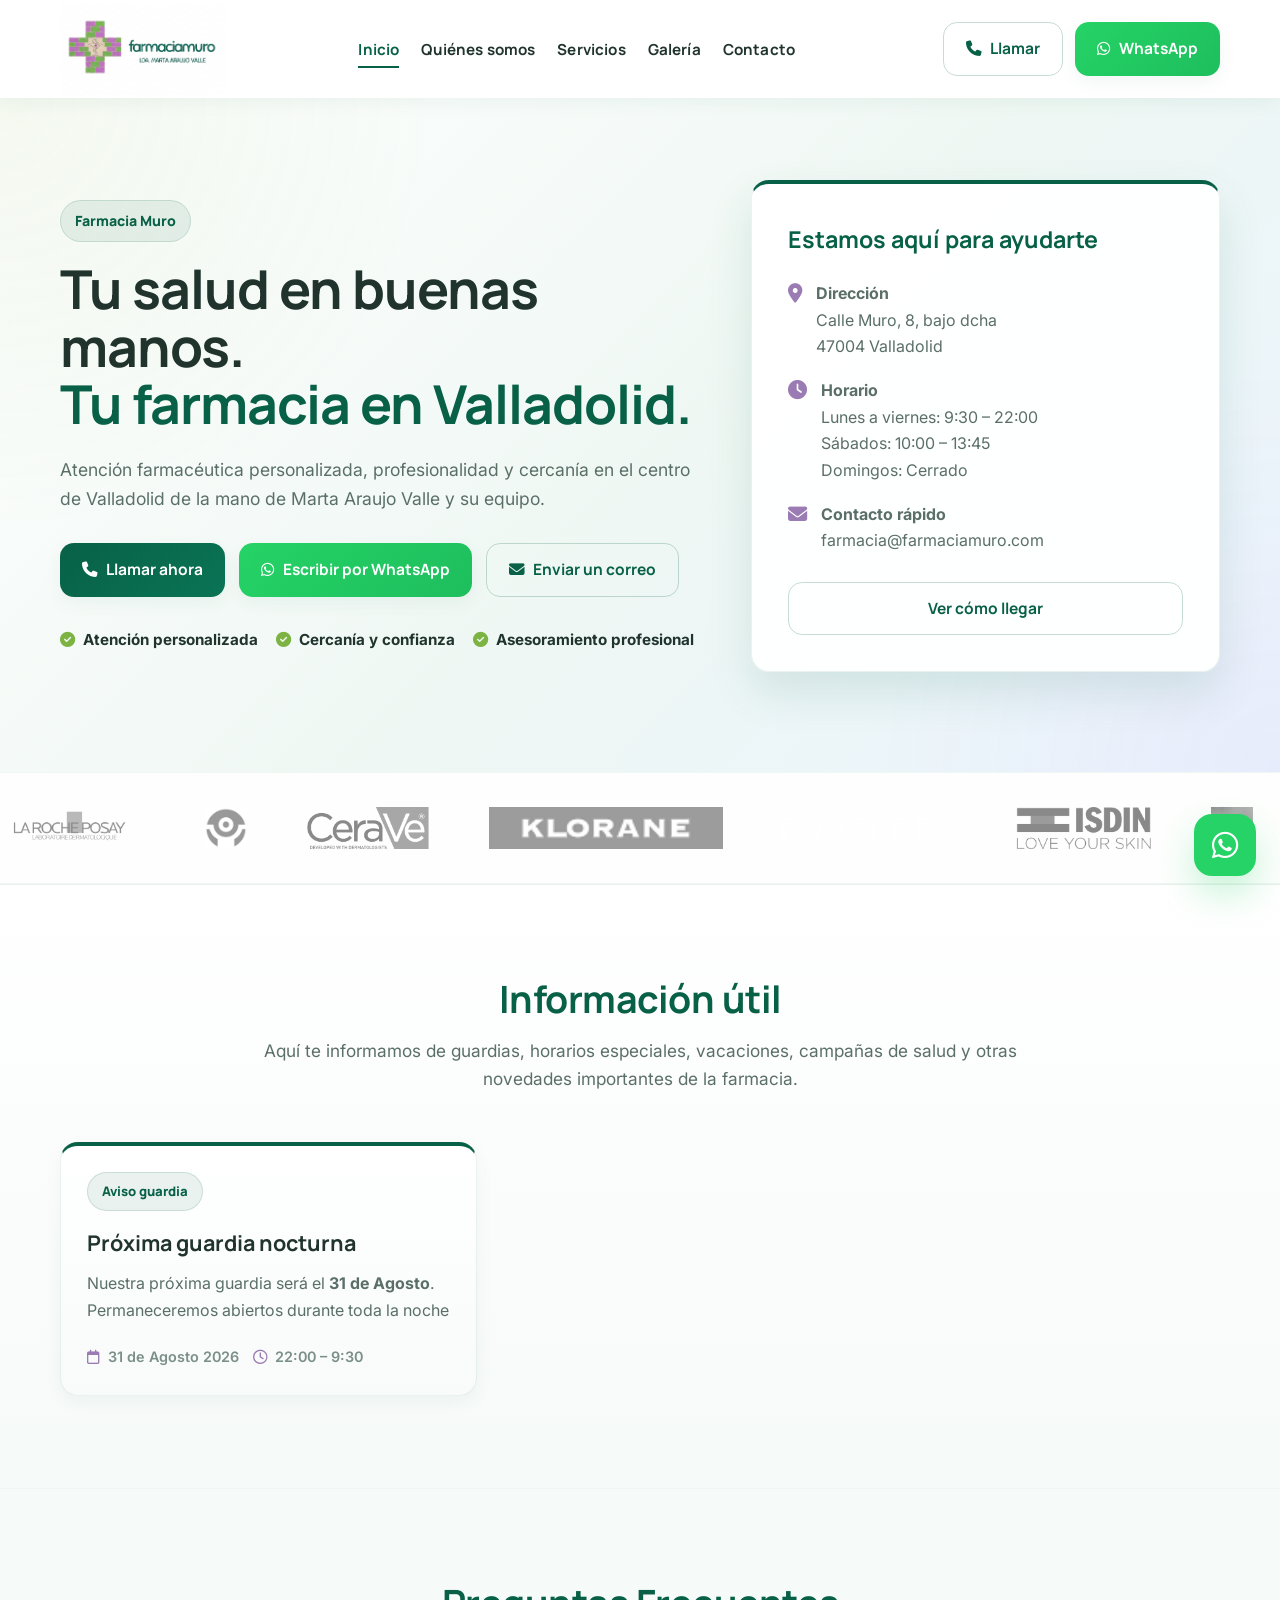
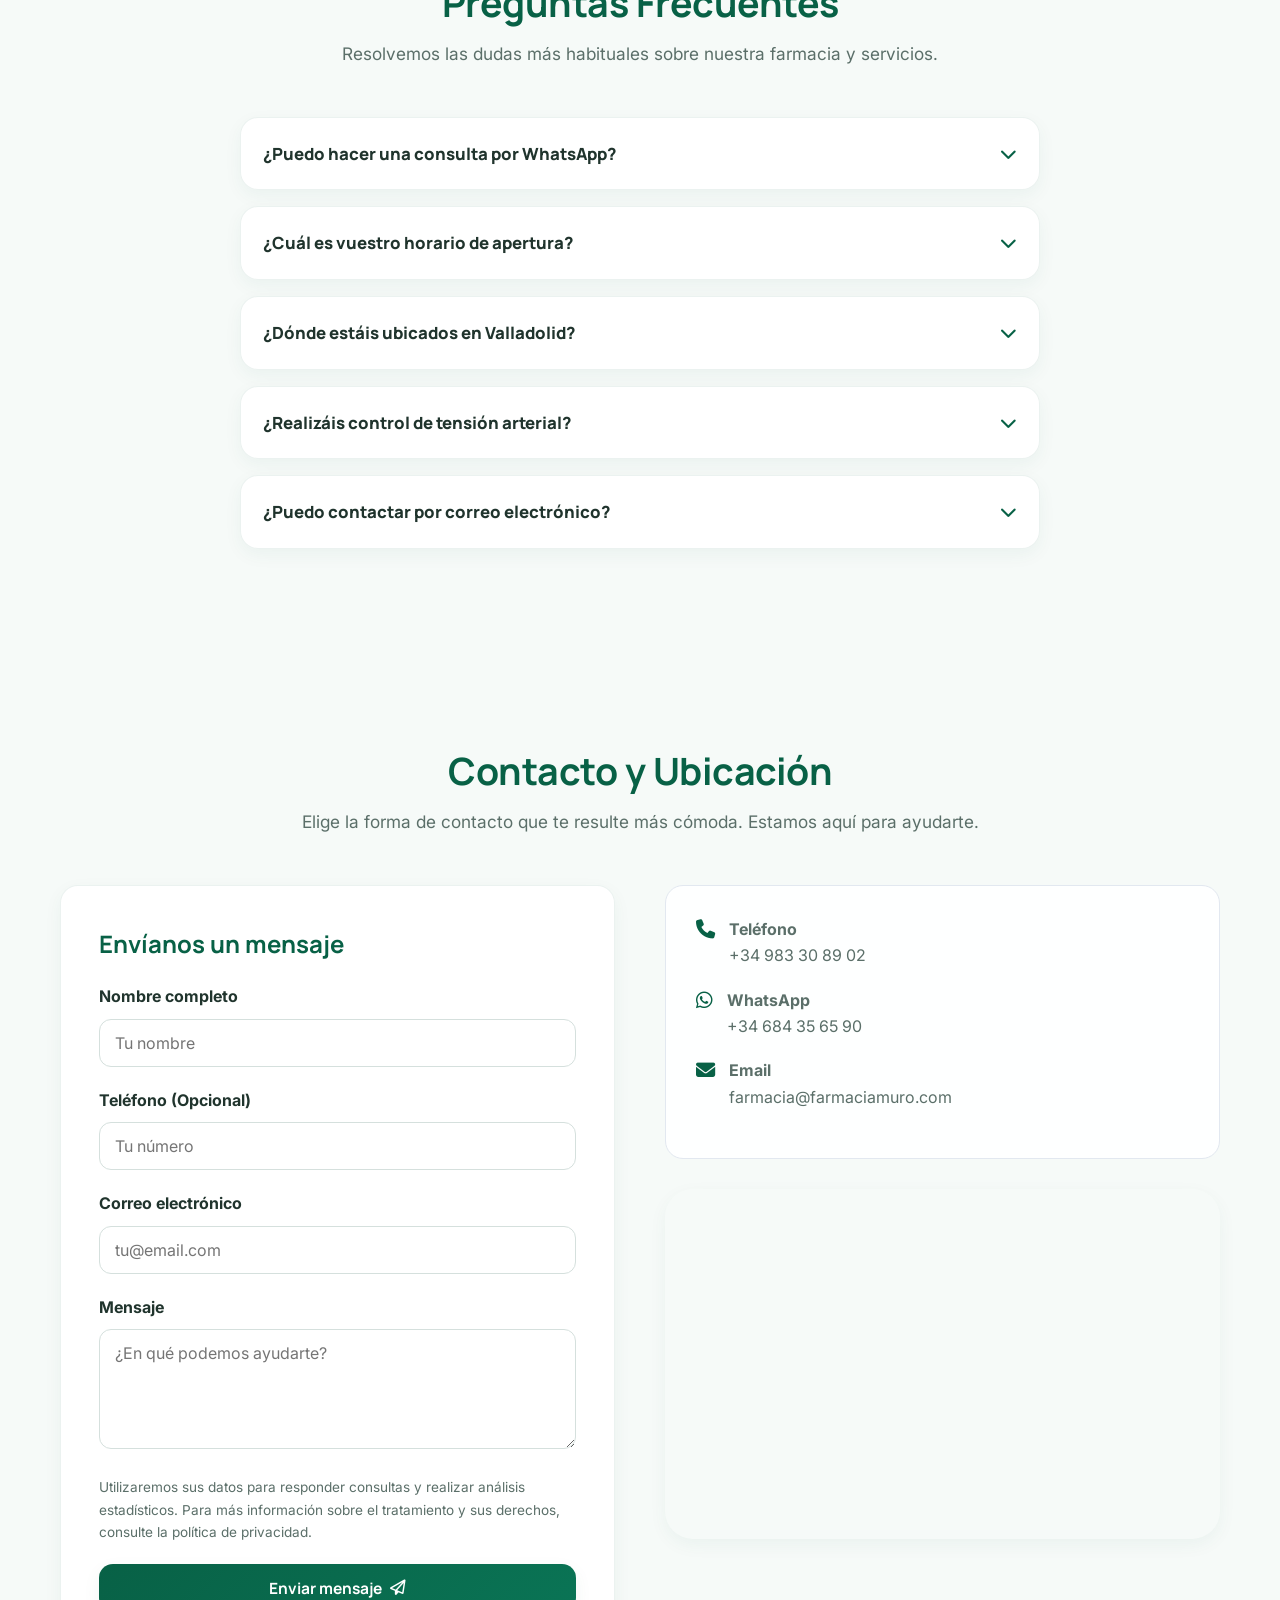
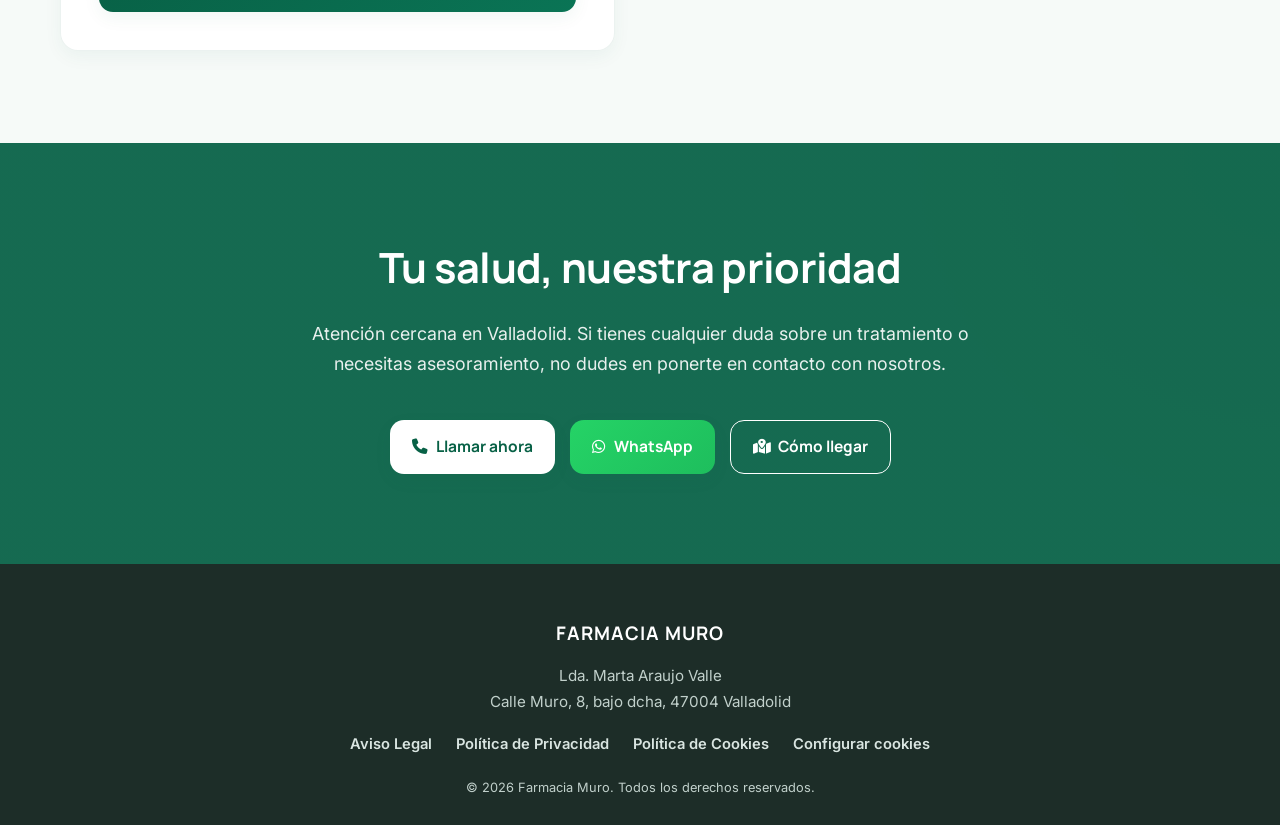
==== commit 01a46f8e: "adsf" ====
--- a/index.html
+++ b/index.html
@@ -243,12 +243,12 @@
                     <div class="actualidad-badge">Aviso guardia</div>
                     <h3>Próxima guardia nocturna</h3>
                     <p>
-                        Nuestra próxima guardia será el <strong>15 de mayo</strong>.
+                        Nuestra próxima guardia será el <strong>31 de Agosto</strong>.
                         Permaneceremos abiertos durante toda la noche 
                     </p>
                 </div>
                 <div class="actualidad-meta">
-                    <span><i class="fa-regular fa-calendar"></i> 15 mayo 2026</span>
+                    <span><i class="fa-regular fa-calendar"></i> 31 de Agosto 2026</span>
                     <span><i class="fa-regular fa-clock"></i> 22:00 – 9:30</span>
                 </div>
             </article>
--- a/css/styles.css
+++ b/css/styles.css
@@ -1465,4 +1465,5 @@
         background: #EEF7F3;
         color: var(--primary-green);
     }
+    
 }
